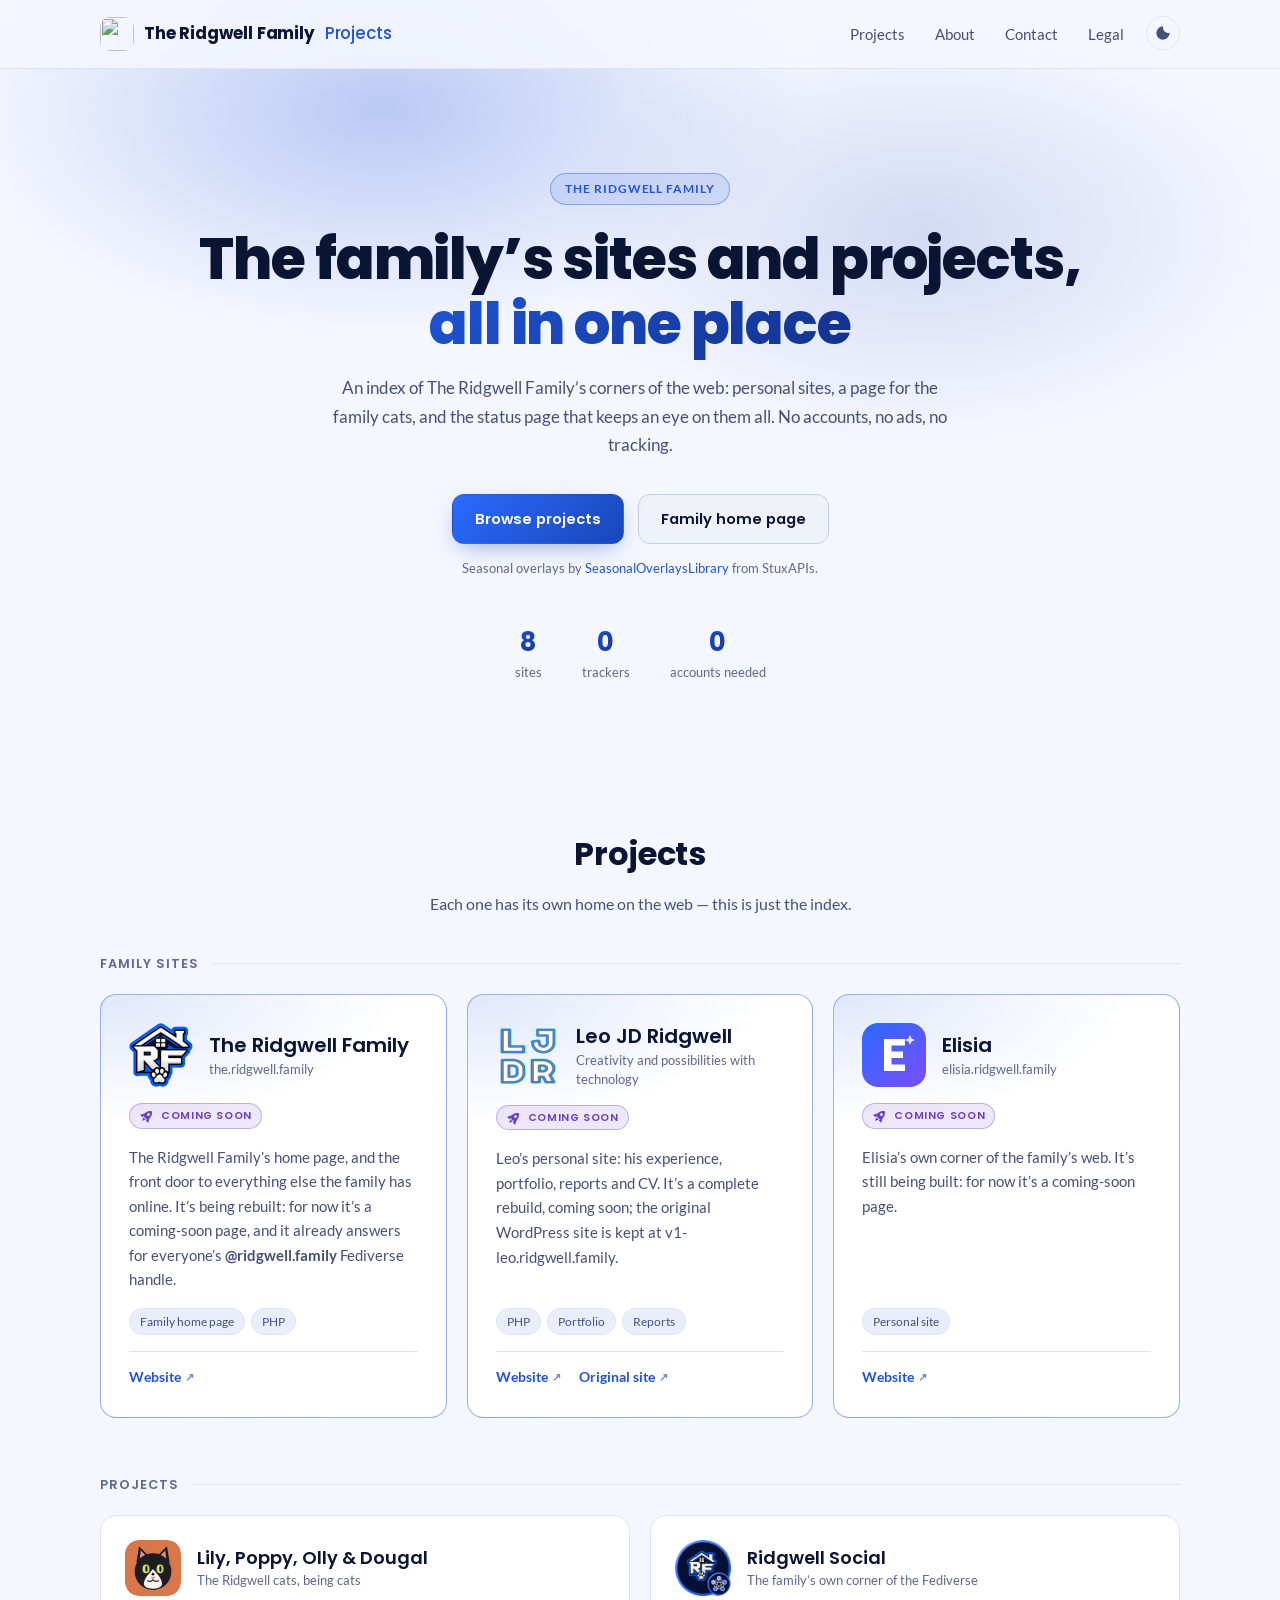
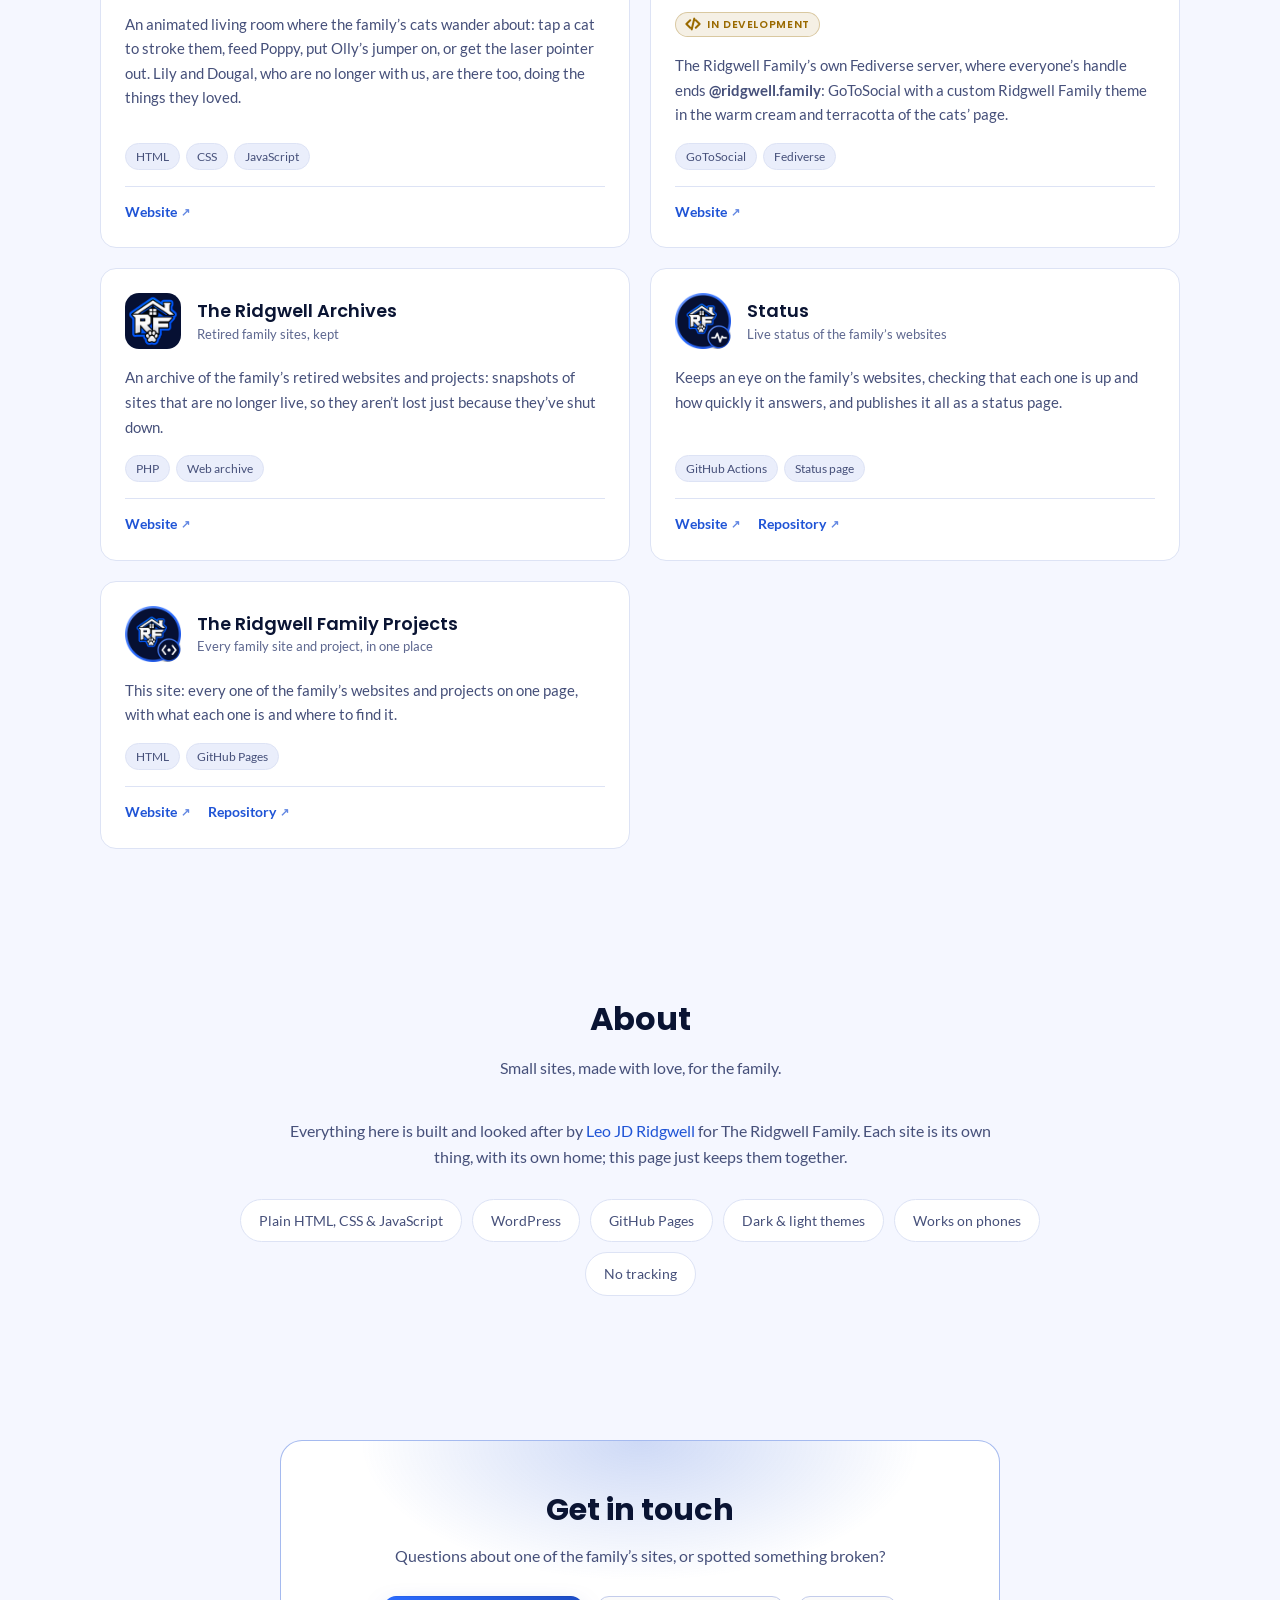
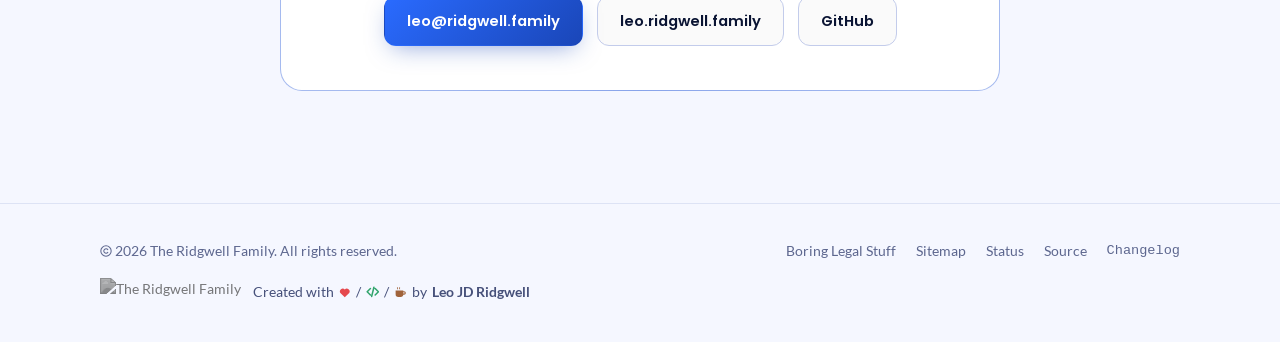
==== index.html @ 916749a0 "Release v0.5.1 See CHANGELOG.md for details." ====
<!doctype html>
<html lang="en-GB">
<head>
  <meta charset="utf-8">
  <meta name="viewport" content="width=device-width, initial-scale=1">
  <meta name="theme-color" content="#061033">
  <title>The Ridgwell Family Projects</title>
  <meta name="description" content="The Ridgwell Family's websites and projects, all in one place: personal sites, the family cats' page and the status page.">
  <link rel="icon" href="/favicon.ico" sizes="48x48">
  <link rel="icon" type="image/png" sizes="512x512" href="/assets/img/icon-512.png">
  <link rel="apple-touch-icon" href="/apple-touch-icon.png">
  <link rel="manifest" href="/site.webmanifest">
  <!-- Discord: a custom link preview. -->
  <script id="discord:component-embed" type="application/json">{"component":{"type":17,"accent_color":2780159,"components":[{"type":9,"components":[{"type":10,"content":"# [The Ridgwell Family Projects](https://projects.ridgwell.family/)\n**The Ridgwell Family's sites and projects, all in one place.**\n8 sites: personal pages, the cats' page, the family's Fediverse server, the family archives, the status page that keeps an eye on them and this one. No accounts, no ads, no tracking."}],"accessory":{"type":11,"media":{"url":"https://projects.ridgwell.family/assets/img/icon-512.png"}}},{"type":14},{"type":10,"content":"### Family sites\nThe Ridgwell Family · Leo JD Ridgwell · Elisia\n### Projects\nLily, Poppy, Olly & Dougal · Ridgwell Social · The Ridgwell Archives · Status · The Ridgwell Family Projects"},{"type":1,"components":[{"type":2,"style":5,"label":"Browse projects","url":"https://projects.ridgwell.family/#projects"},{"type":2,"style":5,"label":"Family home","url":"https://the.ridgwell.family"}]}]}}</script>
  <script>(function(){try{var t=localStorage.getItem("ridgwell-projects-theme");if(t==="light"||t==="dark")document.documentElement.setAttribute("data-theme",t);}catch(e){}})();</script>
  <link rel="stylesheet" href="/assets/css/style.css">
  <link rel="stylesheet" href="/assets/css/site-banner.css">
  <link rel="stylesheet" href="/assets/css/brand-footer.css">
  <script src="/assets/js/dev-mode.js"></script>
  <script src="https://seasonaloverlayslibrary.stuxapis.net/seasonal-overlays-library.js" defer></script>
</head>
<body>

  <header class="site-header">
    <div class="container">
      <a href="/" class="brand">
        <img src="https://global.media.ridgwell.family/icon.png" width="34" height="34" alt="">
        The Ridgwell Family <span class="brand-sub">Projects</span>
      </a>
      <nav class="nav-links">
        <a href="#projects">Projects</a>
        <a href="#about">About</a>
        <a href="#contact">Contact</a>
        <a href="/legal/">Legal</a>
        <button type="button" id="theme-toggle" class="theme-toggle" title="Toggle light/dark mode" aria-label="Toggle light/dark mode"><svg class="ico-sun" viewBox="0 0 24 24" aria-hidden="true" focusable="false"><path d="M12 7a5 5 0 1 1 0 10 5 5 0 0 1 0-10zM11 1h2v3h-2zm0 19h2v3h-2zM1 11h3v2H1zm19 0h3v2h-3zM4.2 2.8l2.1 2.1-1.4 1.4-2.1-2.1zm14.9 14.9 2.1 2.1-1.4 1.4-2.1-2.1zM2.8 19.8l2.1-2.1 1.4 1.4-2.1 2.1zM17.7 4.9l2.1-2.1 1.4 1.4-2.1 2.1z"/></svg><svg class="ico-moon" viewBox="0 0 24 24" aria-hidden="true" focusable="false"><path d="M12.3 2a8 8 0 0 0 9.7 9.7A10 10 0 1 1 12.3 2z"/></svg></button>
      </nav>
    </div>
  </header>

  <section class="hero">
    <div class="container">
      <span class="eyebrow">The Ridgwell Family</span>
      <h1>The family&rsquo;s sites and projects,<br><span class="grad">all in one place</span></h1>
      <p>An index of The Ridgwell Family&rsquo;s corners of the web: personal sites, a page for the family cats, and the status page that keeps an eye on them all. No accounts, no ads, no tracking.</p>
      <div class="actions">
        <a class="btn btn-primary" href="#projects">Browse projects</a>
        <a class="btn btn-ghost" href="https://the.ridgwell.family" target="_blank" rel="noopener">Family home page</a>
        <button type="button" class="btn btn-ghost btn-season" id="season-btn" data-overlay-preset="auto" hidden>Today's overlay</button>
      </div>
      <p class="season-note">Seasonal overlays by <a href="https://seasonaloverlayslibrary.stuxapis.net" target="_blank" rel="noopener">SeasonalOverlaysLibrary</a> from StuxAPIs.</p>
      <div class="hero-stats">
        <div><strong class="grad">8</strong><span>sites</span></div>
        <div><strong class="grad">0</strong><span>trackers</span></div>
        <div><strong class="grad">0</strong><span>accounts needed</span></div>
      </div>
    </div>
  </section>

  <section class="section" id="projects">
    <div class="container">
      <div class="section-head">
        <h2>Projects</h2>
        <p>Each one has its own home on the web &mdash; this is just the index.</p>
      </div>

      <h3 class="subhead">Family sites</h3>
      <div class="project-grid">

        <article data-state="soon" class="project-card featured">
          <div class="project-top">
            <img class="project-icon" src="/assets/img/projects/the-ridgwell-family.png" width="64" height="64" alt="The Ridgwell Family icon" loading="lazy">
            <div>
              <h3>The Ridgwell Family</h3>
              <div class="project-tagline">the.ridgwell.family</div>
            </div>
          </div>
          <span class="badge-status soon"><i class="badge-ico" aria-hidden="true"></i>Coming soon</span>
          <p class="desc">The Ridgwell Family&rsquo;s home page, and the front door to everything else the family has online. It&rsquo;s being rebuilt: for now it&rsquo;s a coming-soon page, and it already answers for everyone&rsquo;s <strong>@ridgwell.family</strong> Fediverse handle.</p>
          <div class="stack">
            <span class="pill">Family home page</span>
            <span class="pill">PHP</span>
          </div>
          <div class="project-links">
            <a href="https://the.ridgwell.family" target="_blank" rel="noopener">Website</a>
          </div>
        </article>

        <article data-state="soon" class="project-card featured">
          <div class="project-top">
            <img class="project-icon" src="/assets/img/projects/leo.png" width="64" height="64" alt="Leo JD Ridgwell icon" loading="lazy">
            <div>
              <h3>Leo JD Ridgwell</h3>
              <div class="project-tagline">Creativity and possibilities with technology</div>
            </div>
          </div>
          <span class="badge-status soon"><i class="badge-ico" aria-hidden="true"></i>Coming soon</span>
          <p class="desc">Leo&rsquo;s personal site: his experience, portfolio, reports and CV. It&rsquo;s a complete rebuild, coming soon; the original WordPress site is kept at v1-leo.ridgwell.family.</p>
          <div class="stack">
            <span class="pill">PHP</span>
            <span class="pill">Portfolio</span>
            <span class="pill">Reports</span>
          </div>
          <div class="project-links">
            <a href="https://leo.ridgwell.family" target="_blank" rel="noopener">Website</a>
            <a href="https://v1-leo.ridgwell.family" target="_blank" rel="noopener">Original site</a>
          </div>
        </article>

        <article data-state="soon" class="project-card featured">
          <div class="project-top">
            <img class="project-icon" src="/assets/img/projects/elisia.svg" width="64" height="64" alt="Elisia icon" loading="lazy">
            <div>
              <h3>Elisia</h3>
              <div class="project-tagline">elisia.ridgwell.family</div>
            </div>
          </div>
          <span class="badge-status soon"><i class="badge-ico" aria-hidden="true"></i>Coming soon</span>
          <p class="desc">Elisia&rsquo;s own corner of the family&rsquo;s web. It&rsquo;s still being built: for now it&rsquo;s a coming-soon page.</p>
          <div class="stack">
            <span class="pill">Personal site</span>
          </div>
          <div class="project-links">
            <a href="https://elisia.ridgwell.family" target="_blank" rel="noopener">Website</a>
          </div>
        </article>

      </div>

      <h3 class="subhead">Projects</h3>
      <div class="project-grid two-up">

        <article class="project-card">
          <div class="project-top">
            <img class="project-icon" src="/assets/img/projects/cats.svg" width="56" height="56" alt="Lily, Poppy, Olly &amp; Dougal icon" loading="lazy">
            <div>
              <h3>Lily, Poppy, Olly &amp; Dougal</h3>
              <div class="project-tagline">The Ridgwell cats, being cats</div>
            </div>
          </div>
          <p class="desc">An animated living room where the family&rsquo;s cats wander about: tap a cat to stroke them, feed Poppy, put Olly&rsquo;s jumper on, or get the laser pointer out. Lily and Dougal, who are no longer with us, are there too, doing the things they loved.</p>
          <div class="stack">
            <span class="pill">HTML</span>
            <span class="pill">CSS</span>
            <span class="pill">JavaScript</span>
          </div>
          <div class="project-links">
            <a href="https://cats.ridgwell.family" target="_blank" rel="noopener">Website</a>
          </div>
        </article>

        <article data-state="development" class="project-card">
          <div class="project-top">
            <img class="project-icon" src="/assets/img/projects/ridgwell-social-icon.png" width="56" height="56" alt="Ridgwell Social icon" loading="lazy">
            <div>
              <h3>Ridgwell Social</h3>
              <div class="project-tagline">The family&rsquo;s own corner of the Fediverse</div>
            </div>
          </div>
          <span class="badge-status building"><i class="badge-ico" aria-hidden="true"></i>In development</span>
          <p class="desc">The Ridgwell Family&rsquo;s own Fediverse server, where everyone&rsquo;s handle ends <strong>@ridgwell.family</strong>: GoToSocial with a custom Ridgwell Family theme in the warm cream and terracotta of the cats&rsquo; page.</p>
          <div class="stack">
            <span class="pill">GoToSocial</span>
            <span class="pill">Fediverse</span>
          </div>
          <div class="project-links">
            <a href="https://social.ridgwell.family" target="_blank" rel="noopener">Website</a>
          </div>
        </article>

        <article class="project-card">
          <div class="project-top">
            <img class="project-icon" src="/assets/img/projects/archives.png" width="56" height="56" alt="The Ridgwell Archives icon" loading="lazy">
            <div>
              <h3>The Ridgwell Archives</h3>
              <div class="project-tagline">Retired family sites, kept</div>
            </div>
          </div>
          <p class="desc">An archive of the family&rsquo;s retired websites and projects: snapshots of sites that are no longer live, so they aren&rsquo;t lost just because they&rsquo;ve shut down.</p>
          <div class="stack">
            <span class="pill">PHP</span>
            <span class="pill">Web archive</span>
          </div>
          <div class="project-links">
            <a href="https://archives.ridgwell.network" target="_blank" rel="noopener">Website</a>
          </div>
        </article>

        <article class="project-card">
          <div class="project-top">
            <img class="project-icon" src="/assets/img/projects/ridgwell-status-icon.png" width="56" height="56" alt="Status icon" loading="lazy">
            <div>
              <h3>Status</h3>
              <div class="project-tagline">Live status of the family&rsquo;s websites</div>
            </div>
          </div>
          <p class="desc">Keeps an eye on the family&rsquo;s websites, checking that each one is up and how quickly it answers, and publishes it all as a status page.</p>
          <div class="stack">
            <span class="pill">GitHub Actions</span>
            <span class="pill">Status page</span>
          </div>
          <div class="project-links">
            <a href="https://status.ridgwell.family" target="_blank" rel="noopener">Website</a>
            <a href="https://github.com/TheRidgwells/Status" target="_blank" rel="noopener">Repository</a>
          </div>
        </article>

        <article class="project-card">
          <div class="project-top">
            <img class="project-icon" src="/assets/img/projects/ridgwell-projects-icon.png" width="56" height="56" alt="The Ridgwell Family Projects icon" loading="lazy">
            <div>
              <h3>The Ridgwell Family Projects</h3>
              <div class="project-tagline">Every family site and project, in one place</div>
            </div>
          </div>
          <p class="desc">This site: every one of the family&rsquo;s websites and projects on one page, with what each one is and where to find it.</p>
          <div class="stack">
            <span class="pill">HTML</span>
            <span class="pill">GitHub Pages</span>
          </div>
          <div class="project-links">
            <a href="https://projects.ridgwell.family" target="_blank" rel="noopener">Website</a>
            <a href="https://github.com/TheRidgwells/Projects" target="_blank" rel="noopener">Repository</a>
          </div>
        </article>

      </div>
    </div>
  </section>

  <section class="section" id="about">
    <div class="container">
      <div class="section-head">
        <h2>About</h2>
        <p>Small sites, made with love, for the family.</p>
      </div>
      <p class="about-text">Everything here is built and looked after by <a href="https://leo.ridgwell.family" target="_blank" rel="noopener">Leo JD Ridgwell</a> for The Ridgwell Family. Each site is its own thing, with its own home; this page just keeps them together.</p>
      <div class="skills-grid">
        <div class="skill-chip">Plain HTML, CSS &amp; JavaScript</div>
        <div class="skill-chip">WordPress</div>
        <div class="skill-chip">GitHub Pages</div>
        <div class="skill-chip">Dark &amp; light themes</div>
        <div class="skill-chip">Works on phones</div>
        <div class="skill-chip">No tracking</div>
      </div>
    </div>
  </section>

  <section class="section" id="contact">
    <div class="container">
      <div class="contact-card">
        <h2>Get in touch</h2>
        <p>Questions about one of the family&rsquo;s sites, or spotted something broken?</p>
        <div class="contact-links">
          <a class="btn btn-primary" href="mailto:leo@ridgwell.family">leo@ridgwell.family</a>
          <a class="btn btn-ghost" href="https://leo.ridgwell.family" target="_blank" rel="noopener">leo.ridgwell.family</a>
          <a class="btn btn-ghost" href="https://github.com/TheRidgwells" target="_blank" rel="noopener">GitHub</a>
        </div>
      </div>
    </div>
  </section>

  <footer class="site-footer">
    <div class="container">
      <div class="footer-copy"><span><svg class="copyright-glyph" viewBox="0 0 16 16" width="12" height="12" aria-hidden="true" focusable="false"><title>Copyright</title><circle cx="8" cy="8" r="6.9" fill="none" stroke="currentColor" stroke-width="1.4"/><path d="M10.4 6.1a3 3 0 1 0 0 3.8" fill="none" stroke="currentColor" stroke-width="1.4" stroke-linecap="round"/></svg><span class="brand-sr-only">Copyright</span> <span data-year data-year-start="2026"></span> The Ridgwell Family. All rights reserved.</span></div>
      <div class="footer-links">
        <a href="/legal/">Boring Legal Stuff</a>
        <a href="/sitemap/">Sitemap</a>
        <a href="https://status.ridgwell.family" target="_blank" rel="noopener">Status</a>
        <a href="https://github.com/TheRidgwells/Projects" target="_blank" rel="noopener">Source</a>
        <a href="/changelogs/" data-site-version title="Changelog">Changelog</a>
      </div>
      <div class="footer-brand"><div class="brand-footer"><a class="brand-mark-link" href="https://the.ridgwell.family" target="_blank" rel="noopener" aria-label="The Ridgwell Family"><img class="brand-mark" src="https://global.media.ridgwell.family/logo.png" alt="The Ridgwell Family" title="The Ridgwell Family" height="28"></a></div><div class="made-with">Created with <svg viewBox="0 0 16 16" width="13" height="13" aria-hidden="true" focusable="false" class="made-with-love"><title>Love</title><path fill="currentColor" d="M8 14.3 1.9 8.4A3.9 3.9 0 0 1 8 3.6a3.9 3.9 0 0 1 6.1 4.8z"/></svg> / <svg viewBox="0 0 16 16" width="14" height="14" aria-hidden="true" focusable="false" class="made-with-code"><title>Code</title><path fill="none" stroke="currentColor" stroke-width="1.8" stroke-linecap="round" stroke-linejoin="round" d="M5.2 4.2 1.4 8l3.8 3.8M10.8 4.2 14.6 8l-3.8 3.8M9.3 2.6 6.7 13.4"/></svg> / <svg viewBox="0 0 16 16" width="14" height="14" aria-hidden="true" focusable="false" class="made-with-coffee"><title>Coffee</title><path fill="currentColor" d="M2 5.5h9.5v4.7A3.3 3.3 0 0 1 8.2 13.5H5.3A3.3 3.3 0 0 1 2 10.2zM11.5 6.4h1a2.2 2.2 0 0 1 0 4.4h-1.2l.2-1.5h1a.7.7 0 0 0 0-1.4h-1zM4.6 1.5c.9.8-.5 1.6.4 2.6h-1c-.9-1 .5-1.8-.4-2.6zM7.3 1.5c.9.8-.5 1.6.4 2.6h-1c-.9-1 .5-1.8-.4-2.6z"/></svg><span class="brand-sr-only"> love, code and coffee</span> by <a href="https://leo.ridgwell.family" target="_blank" rel="noopener">Leo JD Ridgwell</a></div></div>
    </div>
  </footer>

  <script src="/assets/js/main.js"></script>
  <script src="/assets/js/site-banner.js"></script>
</body>
</html>
---- assets/css/style.css ----
/* The Ridgwell Family Projects - shared stylesheet
   Palette follows the family logo: blue #2a6bff on a deep navy #061033; dark by default,
   light with the system preference or <html data-theme="light">. Poppins for headings, Lato for body copy. */

/* Self-hosted (SIL Open Font License), latin subset only, so the site makes
   no third-party requests. See assets/fonts/. */
@font-face {
  font-family: "Lato";
  font-style: normal;
  font-weight: 400;
  font-display: swap;
  src: url("/assets/fonts/lato-400-latin.woff2") format("woff2");
  unicode-range: U+0000-00FF, U+0131, U+0152-0153, U+02BB-02BC, U+02C6, U+02DA, U+02DC, U+0304, U+0308, U+0329, U+2000-206F, U+20AC, U+2122, U+2191, U+2193, U+2212, U+2215, U+FEFF, U+FFFD;
}
@font-face {
  font-family: "Lato";
  font-style: normal;
  font-weight: 700;
  font-display: swap;
  src: url("/assets/fonts/lato-700-latin.woff2") format("woff2");
  unicode-range: U+0000-00FF, U+0131, U+0152-0153, U+02BB-02BC, U+02C6, U+02DA, U+02DC, U+0304, U+0308, U+0329, U+2000-206F, U+20AC, U+2122, U+2191, U+2193, U+2212, U+2215, U+FEFF, U+FFFD;
}
@font-face {
  font-family: "Poppins";
  font-style: normal;
  font-weight: 500;
  font-display: swap;
  src: url("/assets/fonts/poppins-500-latin.woff2") format("woff2");
  unicode-range: U+0000-00FF, U+0131, U+0152-0153, U+02BB-02BC, U+02C6, U+02DA, U+02DC, U+0304, U+0308, U+0329, U+2000-206F, U+20AC, U+2122, U+2191, U+2193, U+2212, U+2215, U+FEFF, U+FFFD;
}
@font-face {
  font-family: "Poppins";
  font-style: normal;
  font-weight: 600;
  font-display: swap;
  src: url("/assets/fonts/poppins-600-latin.woff2") format("woff2");
  unicode-range: U+0000-00FF, U+0131, U+0152-0153, U+02BB-02BC, U+02C6, U+02DA, U+02DC, U+0304, U+0308, U+0329, U+2000-206F, U+20AC, U+2122, U+2191, U+2193, U+2212, U+2215, U+FEFF, U+FFFD;
}
@font-face {
  font-family: "Poppins";
  font-style: normal;
  font-weight: 700;
  font-display: swap;
  src: url("/assets/fonts/poppins-700-latin.woff2") format("woff2");
  unicode-range: U+0000-00FF, U+0131, U+0152-0153, U+02BB-02BC, U+02C6, U+02DA, U+02DC, U+0304, U+0308, U+0329, U+2000-206F, U+20AC, U+2122, U+2191, U+2193, U+2212, U+2215, U+FEFF, U+FFFD;
}
@font-face {
  font-family: "Poppins";
  font-style: normal;
  font-weight: 800;
  font-display: swap;
  src: url("/assets/fonts/poppins-800-latin.woff2") format("woff2");
  unicode-range: U+0000-00FF, U+0131, U+0152-0153, U+02BB-02BC, U+02C6, U+02DA, U+02DC, U+0304, U+0308, U+0329, U+2000-206F, U+20AC, U+2122, U+2191, U+2193, U+2212, U+2215, U+FEFF, U+FFFD;
}

:root {
  color-scheme: dark;
  --bg: #061033;
  --bg-raised: #0a1640;
  --bg-card: #0b1845;
  --bg-card-hover: #0f1f5c;
  --border: #1b2a66;
  --border-strong: #2a3a7d;
  --text: #eef2ff;
  --text-muted: #a8afd4;
  --text-faint: #8b93bd;
  --accent: #2a6bff;
  --accent-rgb: 42, 107, 255;
  --accent-bright: #7ea4ff;
  /* The gradient's second stop (a lighter sky blue). Named -pink to keep the shared rules as they are. */
  --accent-pink: #4f9dff;
  --accent-pink-rgb: 79, 157, 255;
  --accent-soft: rgba(42, 107, 255, 0.14);
  --accent-grad: linear-gradient(135deg, #2a6bff 0%, #1f4fd1 100%);
  --text-grad: linear-gradient(135deg, #7ea4ff 0%, #4f9dff 100%);
  --link-hover: #b3c9ff;
  --header-bg: rgba(6, 16, 51, 0.82);
  --ghost-bg: rgba(255, 255, 255, 0.03);
  --ok: #34d399; --ok-rgb: 52, 211, 153;
  --warn: #f0b429; --warn-rgb: 240, 180, 41;
  --bad: #ff6b61; --bad-rgb: 255, 107, 97;
  --soon: #b98cff; --soon-rgb: 185, 140, 255;
  --maint: #f0883e; --maint-rgb: 240, 136, 62;
  --tmpl: #7cb7ff; --tmpl-rgb: 96, 165, 250;
  --off: #a8a2ad; --off-rgb: 156, 160, 172;
  --radius: 16px;
  --container: 1120px;
  --font-sans: "Lato", -apple-system, BlinkMacSystemFont, "Segoe UI", Roboto, Helvetica, Arial, sans-serif;
  --font-display: "Poppins", var(--font-sans);
  --font-mono: "SFMono-Regular", Consolas, "Liberation Mono", Menlo, monospace;
}

@media (prefers-color-scheme: light) {
  :root:not([data-theme="dark"]) {
    color-scheme: light;
    --bg: #f5f7ff;
    --bg-raised: #eaeefb;
    --bg-card: #ffffff;
    --bg-card-hover: #f3f6ff;
    --border: #dde3f5;
    --border-strong: #c3cceb;
    --text: #0a1433;
    --text-muted: #46507a;
    --text-faint: #5d678f;
    --accent: #1f54d6;
    --accent-rgb: 31, 84, 214;
    --accent-bright: #1f54d6;
    --accent-pink: #1a46b8;
    --accent-pink-rgb: 26, 70, 184;
    --accent-soft: rgba(31, 84, 214, 0.1);
    --accent-grad: linear-gradient(135deg, #2a6bff 0%, #1a46b8 100%);
    --link-hover: #12318a;
    --header-bg: rgba(245, 247, 255, 0.86);
    --ghost-bg: rgba(0, 0, 0, 0.02);
    --ok: #0f7a55; --ok-rgb: 15, 122, 85;
    --warn: #9a6a00; --warn-rgb: 154, 106, 0;
    --bad: #c62828; --bad-rgb: 198, 40, 40;
    --soon: #6b3fc4; --soon-rgb: 107, 63, 196;
    --maint: #b8530f; --maint-rgb: 184, 83, 15;
    --tmpl: #1a5fb4; --tmpl-rgb: 26, 95, 180;
    --off: #5f5866; --off-rgb: 95, 88, 102;
    --text-grad: linear-gradient(135deg, #1f54d6 0%, #12318a 100%);
  }
}
:root[data-theme="light"] {
  color-scheme: light;
  --bg: #f5f7ff;
  --bg-raised: #eaeefb;
  --bg-card: #ffffff;
  --bg-card-hover: #f3f6ff;
  --border: #dde3f5;
  --border-strong: #c3cceb;
  --text: #0a1433;
  --text-muted: #46507a;
  --text-faint: #5d678f;
  --accent: #1f54d6;
  --accent-rgb: 31, 84, 214;
  --accent-bright: #1f54d6;
  --accent-pink: #1a46b8;
  --accent-pink-rgb: 26, 70, 184;
  --accent-soft: rgba(31, 84, 214, 0.1);
  --accent-grad: linear-gradient(135deg, #2a6bff 0%, #1a46b8 100%);
  --link-hover: #12318a;
  --header-bg: rgba(245, 247, 255, 0.86);
  --ghost-bg: rgba(0, 0, 0, 0.02);
  --ok: #0f7a55; --ok-rgb: 15, 122, 85;
  --warn: #9a6a00; --warn-rgb: 154, 106, 0;
  --bad: #c62828; --bad-rgb: 198, 40, 40;
  --soon: #6b3fc4; --soon-rgb: 107, 63, 196;
  --maint: #b8530f; --maint-rgb: 184, 83, 15;
  --tmpl: #1a5fb4; --tmpl-rgb: 26, 95, 180;
  --off: #5f5866; --off-rgb: 95, 88, 102;
  --text-grad: linear-gradient(135deg, #1f54d6 0%, #12318a 100%);
}

* { box-sizing: border-box; }

html { scroll-behavior: smooth; scroll-padding-top: 80px; }

body {
  margin: 0;
  background: var(--bg);
  color: var(--text);
  font-family: var(--font-sans);
  line-height: 1.65;
  -webkit-font-smoothing: antialiased;
  overflow-x: hidden;
}

h1, h2, h3, .brand, .btn { font-family: var(--font-display); }

img { max-width: 100%; display: block; }

a { color: inherit; text-decoration: none; }

::selection { background: var(--accent); color: #fff; }

:focus-visible { outline: 2px solid var(--accent-bright); outline-offset: 3px; border-radius: 6px; }

.container {
  max-width: var(--container);
  margin: 0 auto;
  padding: 0 20px;
}

/* Site banners (site-banner.css) and footer brand block (brand-footer.css), mapped to
   the site's colours. The sticky header moves down by the banners' height. Both follow
   the page theme (system preference). */
.site-banners {
  --banner-page-bg: var(--bg);
  --banner-text: var(--text);
  --banner-site: var(--accent-bright);
  --banner-site-light: var(--accent-bright);
}
/* the logo and credit sit at the right of the footer's one row, as on services.stux.group */
.footer-brand { display: flex; flex-wrap: wrap; align-items: center; gap: 8px 12px; }
.footer-brand .brand-footer, .footer-brand .made-with { margin-top: 0; font-size: inherit; }
.footer-brand .made-with a { font-weight: 600; }
.brand-footer { --text-muted: var(--text-muted); --accent: var(--accent-bright); }
.copyright-glyph { vertical-align: -1px; }

/* Header */
.site-header {
  position: sticky;
  top: var(--banner-h, 0px);
  z-index: 20;
  background: var(--header-bg);
  backdrop-filter: blur(12px);
  -webkit-backdrop-filter: blur(12px);
  border-bottom: 1px solid var(--border);
}
.site-header .container {
  display: flex;
  align-items: center;
  justify-content: space-between;
  height: 68px;
}
.brand {
  display: flex;
  align-items: center;
  gap: 10px;
  font-weight: 700;
  font-size: 1.05rem;
  letter-spacing: -0.01em;
}
.brand img { width: 34px; height: 34px; border-radius: 10px; }
.brand .brand-sub { color: var(--accent-bright); font-weight: 500; }

.nav-links {
  display: flex;
  gap: 6px;
  font-size: 0.92rem;
  color: var(--text-muted);
}
.nav-links a {
  padding: 6px 12px;
  border-radius: 8px;
  transition: color 0.15s, background 0.15s;
}
.nav-links a:hover { color: var(--text); background: var(--accent-soft); }

/* Breadcrumb */
.breadcrumb {
  display: flex;
  align-items: center;
  gap: 8px;
  font-size: 0.85rem;
  color: var(--text-faint);
  margin-bottom: 14px;
}
.breadcrumb a:hover { color: var(--accent-bright); }
.bc-sep { opacity: 0.5; }
.bc-cur { color: var(--text-muted); }

/* Hero */
.hero {
  position: relative;
  padding: 104px 0 72px;
  text-align: center;
  isolation: isolate;
}
.hero::before {
  content: "";
  position: absolute;
  inset: -120px 0 0;
  z-index: -1;
  background:
    radial-gradient(600px 320px at 30% 20%, rgba(var(--accent-rgb), 0.28), transparent 70%),
    radial-gradient(520px 300px at 72% 35%, rgba(var(--accent-pink-rgb), 0.16), transparent 70%);
  pointer-events: none;
}
.hero .eyebrow {
  display: inline-block;
  font-size: 0.76rem;
  font-weight: 700;
  letter-spacing: 0.08em;
  text-transform: uppercase;
  color: var(--accent-bright);
  background: var(--accent-soft);
  border: 1px solid rgba(var(--accent-rgb), 0.4);
  padding: 5px 14px;
  border-radius: 999px;
  margin-bottom: 22px;
}
.hero h1 {
  font-size: clamp(2.1rem, 5.5vw, 3.6rem);
  font-weight: 800;
  line-height: 1.12;
  letter-spacing: -0.02em;
  margin: 0 0 18px;
}
.grad {
  background: var(--text-grad);
  -webkit-background-clip: text;
  background-clip: text;
  color: transparent;
}
.hero p {
  color: var(--text-muted);
  max-width: 620px;
  margin: 0 auto;
  font-size: 1.08rem;
}
.hero .actions {
  margin-top: 34px;
  display: flex;
  gap: 14px;
  justify-content: center;
  flex-wrap: wrap;
}
.hero-stats {
  display: flex;
  justify-content: center;
  gap: 40px;
  margin-top: 48px;
  flex-wrap: wrap;
}
.hero-stats div { text-align: center; }
.hero-stats strong {
  display: block;
  font-family: var(--font-display);
  font-size: 1.6rem;
  font-weight: 700;
  line-height: 1.2;
}
.hero-stats span { font-size: 0.82rem; color: var(--text-faint); }

.btn {
  display: inline-flex;
  align-items: center;
  gap: 8px;
  padding: 12px 22px;
  border-radius: 12px;
  font-size: 0.92rem;
  font-weight: 600;
  border: 1px solid var(--border-strong);
  transition: transform 0.15s, background 0.15s, border-color 0.15s, box-shadow 0.15s;
}
.btn:hover { transform: translateY(-1px); }
.btn-primary {
  background: var(--accent-grad);
  color: #fff;
  border-color: transparent;
  box-shadow: 0 8px 24px -8px rgba(var(--accent-pink-rgb), 0.5);
}
.btn-primary:hover { box-shadow: 0 10px 28px -6px rgba(var(--accent-pink-rgb), 0.6); }
.btn-ghost { color: var(--text); background: var(--ghost-bg); }
.btn-season { font-family: var(--font-display); cursor: pointer; }
.btn-season[hidden] { display: none; }
.hero .season-note { margin-top: 14px; font-size: 0.8rem; color: var(--text-faint); }
.hero .season-note a { color: var(--accent-bright); }
.btn-ghost:hover { background: var(--accent-soft); border-color: var(--accent); }

/* Sections */
.section { padding: 72px 0; }
.section-head { margin-bottom: 36px; text-align: center; }
.section-head h2 { font-size: clamp(1.6rem, 3.5vw, 2rem); font-weight: 700; margin: 0 0 10px; letter-spacing: -0.01em; }
.section-head p { color: var(--text-muted); margin: 0; }
.subhead {
  display: flex;
  align-items: center;
  gap: 14px;
  font-family: var(--font-display);
  font-size: 0.8rem;
  font-weight: 600;
  letter-spacing: 0.08em;
  text-transform: uppercase;
  color: var(--text-faint);
  margin: 56px 0 20px;
}
.subhead::after { content: ""; flex: 1; height: 1px; background: var(--border); }
.subhead:first-of-type { margin-top: 0; }

/* Project cards */
.project-grid {
  display: grid;
  grid-template-columns: repeat(auto-fill, minmax(300px, 1fr));
  gap: 20px;
}
.project-card {
  position: relative;
  background: var(--bg-card);
  border: 1px solid var(--border);
  border-radius: var(--radius);
  padding: 24px;
  display: flex;
  flex-direction: column;
  gap: 16px;
  transition: border-color 0.2s, transform 0.2s, background 0.2s, box-shadow 0.2s;
}
.project-card:hover {
  border-color: rgba(var(--accent-rgb), 0.7);
  background: var(--bg-card-hover);
  transform: translateY(-3px);
  box-shadow: 0 16px 40px -20px rgba(var(--accent-rgb), 0.55);
}
.project-card .project-top {
  display: flex;
  align-items: center;
  gap: 16px;
}

/* Icons: every icon renders into a fixed square box and is scaled with
   object-fit, so non-square or oddly padded source images are never
   stretched or squashed. */
.project-icon {
  width: 56px;
  height: 56px;
  flex: 0 0 56px;
  aspect-ratio: 1 / 1;
  object-fit: contain;
  border-radius: 14px;
}
/* For icons drawn on a transparent background (no tile of their own). */
.project-card h3 { margin: 0; font-size: 1.12rem; font-weight: 600; line-height: 1.3; }
.project-card .owner { font-size: 0.72rem; font-weight: 600; letter-spacing: .04em; text-transform: uppercase; color: var(--text-faint); margin-bottom: 2px; }
.project-card .owner a { color: inherit; text-decoration: none; }
.project-card .owner a:hover, .project-card .owner a:focus-visible { text-decoration: underline; }
.project-card .project-tagline { color: var(--text-faint); font-size: 0.84rem; margin-top: 2px; line-height: 1.4; }
.project-card p.desc { color: var(--text-muted); font-size: 0.93rem; margin: 0; flex-grow: 1; }
.project-card .stack {
  display: flex;
  flex-wrap: wrap;
  align-items: center;
  gap: 6px;
}
.pill {
  font-size: 0.72rem;
  padding: 3px 10px;
  border-radius: 999px;
  background: var(--bg-raised);
  border: 1px solid var(--border);
  color: var(--text-muted);
}
.project-card .project-links {
  display: flex;
  gap: 18px;
  font-size: 0.86rem;
  padding-top: 14px;
  border-top: 1px solid var(--border);
}
.project-card .project-links a {
  color: var(--accent-bright);
  font-weight: 700;
  display: inline-flex;
  align-items: center;
  gap: 4px;
}
.project-card .project-links a::after { content: "\2197"; font-size: 0.8em; opacity: 0.7; transition: transform 0.15s; }
.project-card .project-links a:hover { color: var(--link-hover); }
.project-card .project-links a:hover::after { transform: translate(2px, -2px); }

/* Two cards per row (Featured, More projects) */
.project-grid.two-up { grid-template-columns: repeat(2, minmax(0, 1fr)); }

/* Featured cards: bigger icon and a soft accent border */
.project-card.featured {
  padding: 28px;
  border-color: rgba(var(--accent-rgb), 0.45);
  background:
    radial-gradient(420px 180px at 0% 0%, rgba(var(--accent-rgb), 0.14), transparent 70%),
    var(--bg-card);
}
.project-card.featured .project-icon { width: 64px; height: 64px; flex-basis: 64px; border-radius: 16px; }
.project-card.featured h3 { font-size: 1.25rem; }

/* Compact cards for smaller scripts/tools */
.project-grid.compact { grid-template-columns: repeat(auto-fill, minmax(240px, 1fr)); gap: 16px; }
.project-grid.compact .project-card { padding: 20px; gap: 12px; }
.project-grid.compact .project-icon { width: 44px; height: 44px; flex-basis: 44px; border-radius: 12px; }
.project-grid.compact h3 { font-size: 1rem; }
.project-grid.compact p.desc { font-size: 0.88rem; }

.badge-status {
  font-family: var(--font-display);
  font-size: 0.66rem;
  text-transform: uppercase;
  letter-spacing: 0.06em;
  padding: 3px 9px;
  border-radius: 999px;
  font-weight: 600;
  margin-left: auto;
}
.badge-status.live { background: rgba(var(--ok-rgb), 0.1); color: var(--ok); border: 1px solid rgba(var(--ok-rgb), 0.3); }
.badge-status.building { background: rgba(var(--warn-rgb), 0.1); color: var(--warn); border: 1px solid rgba(var(--warn-rgb), 0.3); }
.badge-status.archived, .badge-status.discontinued { background: rgba(var(--off-rgb), 0.1); color: var(--off); border: 1px solid rgba(var(--off-rgb), 0.3); }

/* About */
.about-text { max-width: 720px; margin: 0 auto 28px; text-align: center; color: var(--text-muted); }
.about-text a { color: var(--accent-bright); }
.about-text a:hover { text-decoration: underline; }
.project-card .desc a { color: var(--accent-bright); }
.project-card .desc a:hover { text-decoration: underline; }

/* About / skills */
.skills-grid {
  display: flex;
  flex-wrap: wrap;
  justify-content: center;
  gap: 10px;
  max-width: 820px;
  margin: 0 auto;
}
.skill-chip {
  background: var(--bg-card);
  border: 1px solid var(--border);
  border-radius: 999px;
  padding: 9px 18px;
  font-size: 0.9rem;
  color: var(--text-muted);
  transition: border-color 0.15s, color 0.15s;
}
.skill-chip:hover { border-color: var(--accent); color: var(--text); }

/* Contact */
.contact-card {
  max-width: 720px;
  margin: 0 auto;
  text-align: center;
  padding: 44px 28px;
  border-radius: 22px;
  border: 1px solid rgba(var(--accent-rgb), 0.4);
  background:
    radial-gradient(400px 200px at 50% 0%, rgba(var(--accent-rgb), 0.22), transparent 70%),
    var(--bg-card);
}
.contact-card h2 { font-size: clamp(1.5rem, 3.5vw, 1.9rem); margin: 0 0 8px; }
.contact-card p { color: var(--text-muted); margin: 0 0 26px; }
.contact-links {
  display: flex;
  gap: 14px;
  justify-content: center;
  flex-wrap: wrap;
}

/* Footer */
.site-footer {
  border-top: 1px solid var(--border);
  padding: 36px 0;
  margin-top: 40px;
}
.site-footer .container {
  display: flex;
  flex-wrap: wrap;
  gap: 16px;
  align-items: center;
  justify-content: space-between;
  font-size: 0.85rem;
  color: var(--text-faint);
}
.footer-links {
  display: flex;
  gap: 20px;
  flex-wrap: wrap;
}
.footer-links a:hover { color: var(--accent-bright); }
.footer-links a, .footer-copy { text-transform: none; letter-spacing: normal; }

/* Legal pages */
.page-hero { padding: 56px 0 32px; }
.page-title { font-size: 2rem; margin: 8px 0 10px; }
.page-desc { color: var(--text-muted); max-width: 640px; }
.page-desc a { color: var(--accent-bright); text-decoration: underline; }

.legal-grid {
  display: grid;
  grid-template-columns: repeat(auto-fit, minmax(260px, 1fr));
  gap: 18px;
}
.legal-card {
  background: var(--bg-card);
  border: 1px solid var(--border);
  border-radius: var(--radius);
  padding: 20px;
  display: flex;
  justify-content: space-between;
  align-items: center;
  gap: 12px;
  transition: border-color 0.15s, background 0.15s;
}
.legal-card:hover { border-color: var(--accent); background: var(--bg-card-hover); }
.legal-card-name { font-family: var(--font-display); font-weight: 600; margin-bottom: 4px; }
.legal-card-desc { color: var(--text-muted); font-size: 0.85rem; }

.prose-page { max-width: 720px; margin: 0 auto; }
.prose-meta { color: var(--text-faint); font-size: 0.82rem; margin-bottom: 28px; }
.prose-body h2 { font-size: 1.25rem; margin: 36px 0 12px; }
.prose-body h2:first-child { margin-top: 0; }
.prose-body p { color: var(--text-muted); }
.prose-body a { color: var(--accent-bright); }
.prose-body a:hover { text-decoration: underline; }

.info-card {
  background: var(--bg-card);
  border: 1px solid var(--border);
  border-radius: var(--radius);
  padding: 4px 20px;
  margin: 24px 0;
}
.info-card-row {
  padding: 14px 0;
  border-bottom: 1px solid var(--border);
}
.info-card-row.last, .info-card-row:last-child { border-bottom: none; }
.info-card-label { display: block; font-weight: 700; font-size: 0.88rem; margin-bottom: 4px; }
.info-card-value { display: block; color: var(--text-muted); font-size: 0.88rem; }

@media (max-width: 640px) {
  .site-header .container { height: auto; padding: 12px 16px; flex-direction: column; gap: 8px; }
  .nav-links { gap: 2px; flex-wrap: wrap; justify-content: center; }
  .container { padding: 0 16px; }
  .hero { padding: 56px 0 44px; }
  .hero-stats { gap: 28px; }
  .section { padding: 48px 0; }
  .project-grid, .project-grid.compact, .project-grid.two-up { grid-template-columns: 1fr; }
}

@media (prefers-reduced-motion: reduce) {
  html { scroll-behavior: auto; }
  *, *::before, *::after { transition: none !important; }
}

/* Discontinued projects: dimmed, with a short note on why */
.project-card.discontinued { background: transparent; border-style: dashed; }
.project-card.discontinued .project-icon { filter: grayscale(0.85); opacity: 0.7; }
.project-card.discontinued h3 { color: var(--text-muted); }
.project-card.discontinued:hover { background: var(--bg-card); }
.project-card.discontinued:hover .project-icon { filter: none; opacity: 1; }
.discontinued-note {
  margin: 0;
  font-size: 0.82rem;
  color: var(--text-faint);
  padding-left: 10px;
  border-left: 2px solid var(--border-strong);
}

/* Footer: the copyright line. */
.footer-copy { display: inline-flex; align-items: center; gap: 10px; }

/* One status badge per card, above the description. Precedence (first wins):
   discontinued, template, maintenance, development, soon, then the live status from main.js. */
.project-card > .badge-status { align-self: flex-start; margin-left: 0; }
.badge-status { display: inline-flex; align-items: center; gap: 6px; }
.badge-status[hidden] { display: none; }
.badge-status.soon { background: rgba(var(--soon-rgb), 0.12); color: var(--soon); border: 1px solid rgba(var(--soon-rgb), 0.35); }
.badge-status.maintenance { background: rgba(var(--maint-rgb), 0.12); color: var(--maint); border: 1px solid rgba(var(--maint-rgb), 0.35); }
.badge-status.template { background: rgba(var(--tmpl-rgb), 0.1); color: var(--tmpl); border: 1px solid rgba(var(--tmpl-rgb), 0.3); }
.badge-status.up { background: rgba(var(--ok-rgb), 0.1); color: var(--ok); border: 1px solid rgba(var(--ok-rgb), 0.3); }
.badge-status.degraded { background: rgba(var(--warn-rgb), 0.1); color: var(--warn); border: 1px solid rgba(var(--warn-rgb), 0.3); }
.badge-status.down { background: rgba(var(--bad-rgb), 0.1); color: var(--bad); border: 1px solid rgba(var(--bad-rgb), 0.35); }
/* Glyphs are the site banner's wrench and rocket (one each), as masks so they take the badge colour.
   Exactly one icon per badge: a glyph for soon/maintenance/building (code brackets for In development), the ::before dot
   for live states, none otherwise. */
.badge-ico { display: none; width: 16px; height: 16px; flex: none; background: currentColor; -webkit-mask: var(--glyph) center / contain no-repeat; mask: var(--glyph) center / contain no-repeat; }
.badge-status.soon .badge-ico, .badge-status.maintenance .badge-ico, .badge-status.building .badge-ico { display: inline-block; }
.badge-status.building .badge-ico { --glyph: url("data:image/svg+xml,%3Csvg xmlns='http://www.w3.org/2000/svg' viewBox='0 0 16 16'%3E%3Cpath fill='none' stroke='%23000' stroke-width='2' stroke-linecap='round' stroke-linejoin='round' d='M5.2 4.2 1.4 8l3.8 3.8M10.8 4.2 14.6 8l-3.8 3.8M9.3 2.6 6.7 13.4'/%3E%3C/svg%3E"); }
.badge-status.soon .badge-ico { --glyph: url("data:image/svg+xml,%3Csvg xmlns='http://www.w3.org/2000/svg' viewBox='-1 -1 14 14'%3E%3Cg transform='rotate%2845 6 6%29'%3E%3Cpath fill-rule='evenodd' d='M6 0c2.9 1.9 3.6 5.2 2.6 8.3H3.4C2.4 5.2 3.1 1.9 6 0zM6 2.9a1.25 1.25 0 1 0 0 2.5A1.25 1.25 0 1 0 6 2.9z'/%3E%3Cpath d='M3.2 5.4 1 9.6h2.9zM8.8 5.4 11 9.6H8.1zM4.5 9h3L6 12z'/%3E%3C/g%3E%3C/svg%3E"); }
.badge-status.maintenance .badge-ico { --glyph: url("data:image/svg+xml,%3Csvg xmlns='http://www.w3.org/2000/svg' viewBox='-1 -1 14 14'%3E%3Cg transform='rotate%2845 6 6%29'%3E%3Cpath fill-rule='evenodd' d='M6 0a2.9 2.9 0 1 1 0 5.8A2.9 2.9 0 1 1 6 0zM5.05 -0.5h1.9v2.9h-1.9z'/%3E%3Crect x='4.9' y='4.6' width='2.2' height='7.4' rx='1.1'/%3E%3C/g%3E%3C/svg%3E"); }
/* Pulsing dot for live states */
.badge-status.up::before, .badge-status.degraded::before, .badge-status.down::before {
  content: ""; width: 7px; height: 7px; border-radius: 50%; background: currentColor; flex: none;
}
.badge-status.up::before { animation: badge-pulse 2s ease-out infinite; }
@keyframes badge-pulse {
  0% { box-shadow: 0 0 0 0 rgba(var(--ok-rgb), 0.55); }
  70%, 100% { box-shadow: 0 0 0 6px rgba(var(--ok-rgb), 0); }
}
@media (prefers-reduced-motion: reduce) { .badge-status.up::before { animation: none; } }

/* Footer version link (filled from VERSION.md by main.js) */
[data-site-version] { font-family: var(--font-mono, "SFMono-Regular", Consolas, "Liberation Mono", Menlo, monospace); font-variant-numeric: tabular-nums; letter-spacing: 0; }

/* Changelogs page (rendered from CHANGELOG.md by changelogs.js) */
.cl-wrap { max-width: 820px; margin: 0 auto; }
.cl-current { color: var(--text-muted); font-size: 0.9rem; margin: 0 0 20px; }
.cl-current:has(#cl-version:empty) { display: none; }
.cl-current #cl-version { font-family: var(--font-mono, Consolas, monospace); color: var(--text); }
.cl-entry { background: var(--bg-card); border: 1px solid var(--border); border-radius: var(--radius); padding: 18px 22px 10px; margin: 0 0 14px; }
.cl-entry:first-child { border-color: var(--accent); }
.cl-entry h2 { margin: 0 0 10px; font-size: 1.2rem; font-family: var(--font-mono, Consolas, monospace); letter-spacing: 0; }
.cl-entry:first-child h2::after { content: "Latest"; margin-left: 10px; vertical-align: 2px; font: 700 0.7rem var(--font-sans, sans-serif); letter-spacing: 0.06em; text-transform: uppercase; color: #fff; background: var(--accent); border-radius: 999px; padding: 3px 8px; }
.cl-label { display: inline-block; margin: 6px 0 8px; font-size: 0.72rem; font-weight: 800; letter-spacing: 0.08em; text-transform: uppercase; padding: 3px 9px; border-radius: 5px; color: var(--cl, #8a8a94); background: color-mix(in srgb, var(--cl, #8a8a94) 14%, transparent); border: 1px solid color-mix(in srgb, var(--cl, #8a8a94) 45%, transparent); }
.cl-label-added { --cl: #2ecc71; }
.cl-label-changed { --cl: #3ba7ff; }
.cl-label-fixed { --cl: #ffa64d; }
.cl-label-removed { --cl: #ff4d4d; }
.cl-label-security { --cl: #b06bff; }
.cl-label-deprecated { --cl: #8a8a94; }
:root[data-theme="light"] .cl-label-added, :root.theme-light .cl-label-added { --cl: #1e8449; }
:root[data-theme="light"] .cl-label-changed, :root.theme-light .cl-label-changed { --cl: #1a6fc0; }
:root[data-theme="light"] .cl-label-fixed, :root.theme-light .cl-label-fixed { --cl: #b8650f; }
:root[data-theme="light"] .cl-label-removed, :root.theme-light .cl-label-removed { --cl: #c62828; }
:root[data-theme="light"] .cl-label-security, :root.theme-light .cl-label-security { --cl: #7b3fc4; }
:root[data-theme="light"] .cl-label-deprecated, :root.theme-light .cl-label-deprecated { --cl: #5f5f68; }
@media (prefers-color-scheme: light) {
  :root:not([data-theme="dark"]):not(.theme-dark) .cl-label-added { --cl: #1e8449; }
  :root:not([data-theme="dark"]):not(.theme-dark) .cl-label-changed { --cl: #1a6fc0; }
  :root:not([data-theme="dark"]):not(.theme-dark) .cl-label-fixed { --cl: #b8650f; }
  :root:not([data-theme="dark"]):not(.theme-dark) .cl-label-removed { --cl: #c62828; }
  :root:not([data-theme="dark"]):not(.theme-dark) .cl-label-security { --cl: #7b3fc4; }
  :root:not([data-theme="dark"]):not(.theme-dark) .cl-label-deprecated { --cl: #5f5f68; }
}
.cl-list { margin: 0 0 10px; padding-left: 1.2em; color: var(--text-muted); font-size: 0.95rem; }
.cl-list li { margin: 0 0 6px; overflow-wrap: anywhere; }
.cl-list code, .cl-msg code { font-family: var(--font-mono, Consolas, monospace); font-size: 0.88em; background: var(--bg-raised); border: 1px solid var(--border); border-radius: 4px; padding: 1px 5px; }
.cl-list a, .cl-msg a { color: var(--accent-bright, var(--text)); text-decoration: underline; }
.cl-list strong { color: var(--text); }
.cl-h4 { margin: 10px 0 6px; font-size: 0.95rem; }
.cl-msg { color: var(--text-muted); }


/* Long names wrap at word boundaries, or anywhere as a last resort */
.project-card h3 { overflow-wrap: anywhere; }
.project-card .project-top > div { min-width: 0; }

/* Light/dark toggle (main.js): shows the theme it switches to, a sun on dark and a moon on light. Until it's used the site follows
   the system theme; after that <html data-theme> holds the choice. */
.theme-toggle {
  display: inline-grid; place-items: center; width: 34px; height: 34px; margin-left: 4px; padding: 0;
  border: 1px solid var(--border); border-radius: 50%; background: transparent; color: var(--text-muted);
  cursor: pointer; transition: color 0.15s, background 0.15s, border-color 0.15s;
}
.theme-toggle:hover, .theme-toggle:focus-visible { color: var(--text); background: var(--accent-soft); border-color: var(--accent); }
.theme-toggle svg { width: 16px; height: 16px; fill: currentColor; }
.theme-toggle .ico-moon { display: none; }
@media (prefers-color-scheme: light) {
  :root:not([data-theme="dark"]) .theme-toggle .ico-moon { display: block; }
  :root:not([data-theme="dark"]) .theme-toggle .ico-sun { display: none; }
}
:root[data-theme="light"] .theme-toggle .ico-moon { display: block; }
:root[data-theme="light"] .theme-toggle .ico-sun { display: none; }
---- assets/css/site-banner.css ----
/*
 * Site banner - one component, four variants (site, soon, dev, maintenance)
 *
 * Self-contained: copy this file (and site-banner.js) into any project. Muted and
 * readable, and it never covers or cuts off the page.
 *
 * Markup (stack order when several apply: maintenance, soon, dev, site):
 *
 *   <html class="has-site-banner">            (only while a banner is shown)
 *   <body>
 *     <div class="site-banners" data-site-banners>
 *       <div class="site-banner site-banner--dev" role="note">
 *         <span class="site-banner-label">Dev mode</span>
 *         <span class="site-banner-text">Local preview. Run <code>dev-server.sh --no-dev-mode</code>…</span>
 *       </div>
 *     </div>
 *     …the page…
 *
 * Position: sticky at the top of the document by default. If the page scrolls something
 * other than the document (e.g. html{overflow:hidden} + body{overflow:auto}), add
 * .site-banners--fixed to the wrapper and .site-banner-fixed to <html>: the banners are
 * fixed to the top and <body> is padded by their height instead.
 *
 * --banner-h on :root is the banners' height (0px without a banner). site-banner.js keeps
 * it exact with a ResizeObserver, including when the text wraps on phones; the value
 * below is a one-line estimate for no-JS. Offset anything fixed or sticky at the top by
 * it: top: calc(<gap> + var(--banner-h, 0px)), and full-height layouts by
 * min-height: calc(100dvh - var(--banner-h, 0px)). Fixed background layers don't need it.
 *
 * Theme hooks - map these to the project's own tokens (defaults in brackets):
 *   --banner-page-bg   the page background        [var(--bg), #0d1117]
 *   --banner-text      the normal body text       [var(--text), #e6edf3]
 *   --banner-site      the site's own accent      [var(--brand), #3ba7ff] (dark theme)
 *   --banner-site-light  its light-theme accent   [#0a5fb4]
 *   --banner-site-glyph  the site notice's pattern tile, a 48px SVG data URI used as a
 *                      mask (e.g. the project's icon as a silhouette) [a small sparkle]
 * Light theme is picked up from :root.theme-light, :root[data-theme="light"], or the
 * system preference unless :root.theme-dark / [data-theme="dark"] overrides it.
 */

:root {
    --banner-h: 0px;
}

:root.has-site-banner {
    --banner-h: 38px;
    scroll-padding-top: var(--banner-h);
}

.site-banners {
    position: sticky;
    top: 0;
    z-index: 900; /* above page content, below modals (1000+) */
}

.site-banners--fixed {
    position: fixed;
    left: 0;
    right: 0;
}

/* Fixed mode: <html class="has-site-banner site-banner-fixed"> pads <body> instead. */
:root.has-site-banner.site-banner-fixed body {
    padding-top: var(--banner-h);
    scroll-padding-top: var(--banner-h);
}

.site-banner {
    /* Dark-theme accents (the default) */
    --banner-accent: var(--banner-site, var(--brand, #3ba7ff));
    --banner-ink: var(--banner-accent);
    position: relative;
    display: flex;
    flex-wrap: wrap;
    align-items: center;
    justify-content: center;
    gap: 6px 10px;
    padding: 8px 16px;
    /* The page background tinted with the accent; the fallback is the plain page background. */
    --banner-tint: color-mix(in srgb, var(--banner-accent) 12%, var(--banner-page-bg, var(--bg, #0d1117)));
    background: var(--banner-page-bg, var(--bg, #0d1117));
    background: var(--banner-tint);
    border-bottom: 1px solid var(--banner-accent);
    border-bottom-color: color-mix(in srgb, var(--banner-accent) 35%, transparent);
    color: var(--banner-text, var(--text, #e6edf3));
    font: 500 13.5px/1.4 system-ui, -apple-system, "Segoe UI", Roboto, sans-serif;
    text-align: center;
}

/* ── Icon pattern ──
 * Each variant tiles a small glyph across the banner in its accent at low opacity. The glyph
 * is a mask over an accent-coloured layer, so one SVG works in both themes. Pure decoration.
 * Override --banner-glyph (or --banner-site-glyph for the site variant) with your own
 * 48px tile to use another glyph. */
.site-banner {
    --banner-glyph: var(--banner-site-glyph, url("data:image/svg+xml,%3Csvg xmlns='http://www.w3.org/2000/svg' width='48' height='48' viewBox='0 0 48 48'%3E%3Cg transform='translate%285 5%29 scale%281.25%29 rotate%28-10 6 6%29'%3E%3Cpath d='M6 0.2a1.6 1.6 0 1 1 0 3.2A1.6 1.6 0 1 1 6 0.2zM3.9 4.6h3.3v5.3h1.1v1.9H3.7V9.9h1.2V6.5h-1z'/%3E%3C/g%3E%3Cg transform='translate%2829 29%29 scale%281.25%29 rotate%2810 6 6%29'%3E%3Cpath d='M6 0.2a1.6 1.6 0 1 1 0 3.2A1.6 1.6 0 1 1 6 0.2zM3.9 4.6h3.3v5.3h1.1v1.9H3.7V9.9h1.2V6.5h-1z'/%3E%3C/g%3E%3C/svg%3E"));
}
.site-banner--dev         { --banner-glyph: url("data:image/svg+xml,%3Csvg xmlns='http://www.w3.org/2000/svg' width='48' height='48' viewBox='0 0 48 48'%3E%3Cg transform='translate%285 5%29 scale%281.25%29 rotate%28-10 6 6%29'%3E%3Cpath d='M3.7 2.3 4.9 3.5 2.4 6l2.5 2.5-1.2 1.2L0 6zM8.3 2.3 12 6 8.3 9.7 7.1 8.5 9.6 6 7.1 3.5zM6.7 1.6l1.1.4-2.5 8.4-1.1-.4z'/%3E%3C/g%3E%3Cg transform='translate%2829 29%29 scale%281.25%29 rotate%2810 6 6%29'%3E%3Cpath d='M3.7 2.3 4.9 3.5 2.4 6l2.5 2.5-1.2 1.2L0 6zM8.3 2.3 12 6 8.3 9.7 7.1 8.5 9.6 6 7.1 3.5zM6.7 1.6l1.1.4-2.5 8.4-1.1-.4z'/%3E%3C/g%3E%3C/svg%3E"); }
.site-banner--soon        { --banner-glyph: url("data:image/svg+xml,%3Csvg xmlns='http://www.w3.org/2000/svg' width='48' height='48' viewBox='0 0 48 48'%3E%3Cg transform='translate%285 5%29 scale%281.25%29 rotate%2835 6 6%29'%3E%3Cpath fill-rule='evenodd' d='M6 0c2.9 1.9 3.6 5.2 2.6 8.3H3.4C2.4 5.2 3.1 1.9 6 0zM6 2.9a1.25 1.25 0 1 0 0 2.5A1.25 1.25 0 1 0 6 2.9z'/%3E%3Cpath d='M3.2 5.4 1 9.6h2.9zM8.8 5.4 11 9.6H8.1zM4.5 9h3L6 12z'/%3E%3C/g%3E%3Cg transform='translate%2829 29%29 scale%281.25%29 rotate%2855 6 6%29'%3E%3Cpath fill-rule='evenodd' d='M6 0c2.9 1.9 3.6 5.2 2.6 8.3H3.4C2.4 5.2 3.1 1.9 6 0zM6 2.9a1.25 1.25 0 1 0 0 2.5A1.25 1.25 0 1 0 6 2.9z'/%3E%3Cpath d='M3.2 5.4 1 9.6h2.9zM8.8 5.4 11 9.6H8.1zM4.5 9h3L6 12z'/%3E%3C/g%3E%3C/svg%3E"); }
.site-banner--maintenance { --banner-glyph: url("data:image/svg+xml,%3Csvg xmlns='http://www.w3.org/2000/svg' width='48' height='48' viewBox='0 0 48 48'%3E%3Cg transform='translate%285 5%29 scale%281.25%29 rotate%28-10 6 6%29'%3E%3Cg transform='rotate%2845 6 6%29'%3E%3Cpath fill-rule='evenodd' d='M6 0a2.9 2.9 0 1 1 0 5.8A2.9 2.9 0 1 1 6 0zM5.05 -0.5h1.9v2.9h-1.9z'/%3E%3Crect x='4.9' y='4.6' width='2.2' height='7.4' rx='1.1'/%3E%3C/g%3E%3C/g%3E%3Cg transform='translate%2829 29%29 scale%281.25%29 rotate%2810 6 6%29'%3E%3Cg transform='rotate%2845 6 6%29'%3E%3Cpath fill-rule='evenodd' d='M6 0a2.9 2.9 0 1 1 0 5.8A2.9 2.9 0 1 1 6 0zM5.05 -0.5h1.9v2.9h-1.9z'/%3E%3Crect x='4.9' y='4.6' width='2.2' height='7.4' rx='1.1'/%3E%3C/g%3E%3C/g%3E%3C/svg%3E"); }

.site-banner::before {
    content: "";
    position: absolute;
    inset: 0;
    z-index: 0;
    background: var(--banner-accent);
    opacity: 0.12;
    /* The glyph grid, faded out behind the centred text so the words sit on the plain tint. */
    -webkit-mask: var(--banner-glyph) 0 50% / 48px 48px repeat,
        radial-gradient(ellipse 34% 140% at 50% 50%, transparent 45%, #000 100%);
    -webkit-mask-composite: source-in;
    mask: var(--banner-glyph) 0 50% / 48px 48px repeat,
        radial-gradient(ellipse 34% 140% at 50% 50%, transparent 45%, #000 100%);
    mask-composite: intersect;
    pointer-events: none;
}

.site-banner > * {
    position: relative;
    z-index: 1;
}

.site-banner--soon        { --banner-accent: #b98cff; }
.site-banner--dev         { --banner-accent: #d29922; }
.site-banner--maintenance { --banner-accent: #f0883e; }

/* Light theme: darker accents, and chip text darker still so it keeps >= 4.5:1. */
:root.theme-light .site-banner,
:root[data-theme="light"] .site-banner {
    --banner-accent: var(--banner-site-light, #0a5fb4);
    --banner-ink: color-mix(in srgb, var(--banner-accent) 75%, #000);
}
:root.theme-light .site-banner--soon,
:root[data-theme="light"] .site-banner--soon        { --banner-accent: #7b3fc4; }
:root.theme-light .site-banner--dev,
:root[data-theme="light"] .site-banner--dev         { --banner-accent: #8a5a00; }
:root.theme-light .site-banner--maintenance,
:root[data-theme="light"] .site-banner--maintenance { --banner-accent: #b3470f; }

@media (prefers-color-scheme: light) {
    :root:not(.theme-dark):not([data-theme="dark"]) .site-banner {
        --banner-accent: var(--banner-site-light, #0a5fb4);
        --banner-ink: color-mix(in srgb, var(--banner-accent) 75%, #000);
    }
    :root:not(.theme-dark):not([data-theme="dark"]) .site-banner--soon        { --banner-accent: #7b3fc4; }
    :root:not(.theme-dark):not([data-theme="dark"]) .site-banner--dev         { --banner-accent: #8a5a00; }
    :root:not(.theme-dark):not([data-theme="dark"]) .site-banner--maintenance { --banner-accent: #b3470f; }
}

.site-banner-label {
    flex: none;
    font-size: 11px;
    font-weight: 700;
    line-height: 1;
    letter-spacing: 0.06em;
    text-transform: uppercase;
    color: var(--banner-ink);
    /* Opaque (over the banner tint), so the icon pattern never shows through the chip. */
    background: color-mix(in srgb, var(--banner-accent) 18%, var(--banner-tint));
    border: 1px solid var(--banner-accent);
    border-radius: 4px;
    padding: 4px 6px;
}

.site-banner-text {
    min-width: 0;
}

.site-banner code {
    font: 12px/1.3 ui-monospace, SFMono-Regular, Menlo, Consolas, monospace;
    background: color-mix(in srgb, var(--banner-accent) 10%, transparent);
    border-radius: 4px;
    padding: 1px 5px;
    overflow-wrap: anywhere;
}

.site-banner a {
    color: inherit;
    text-decoration: underline;
    text-underline-offset: 2px;
}

.site-banner a::after {
    display: none; /* opt out of any animated link underline the site adds */
}

@media (prefers-reduced-motion: reduce) {
    .site-banner,
    .site-banner * {
        transition: none;
        animation: none;
    }
}
---- assets/css/brand-footer.css ----
/*
 * Footer brand block: "family logo | A Ridgwell Family Project" and the
 * "Created with love / code / coffee" line. Everything in normal case, never capitals. Logos and the badge are grey and dimmed until
 * hovered or focused (still >= 3:1 at rest); the service text is in the muted text colour.
 * Uses the page's --text-muted / --muted and --accent tokens.
 */
.brand-footer {
    display: flex;
    flex-wrap: wrap;
    align-items: center;
    justify-content: center;
    gap: 8px 12px;
    margin-top: 0.75rem;
    font-size: 0.8rem; /* in normal case, not capitals */
}

.brand-mark-link {
    display: inline-flex;
}

.brand-mark {
    display: block;
    height: 28px;
    width: auto;
    /* Every state uses the same filter functions so the change animates smoothly; going to
       `filter: none` drops the image's layer at the end of the transition (a glitchy snap). */
    filter: grayscale(1) brightness(1);
    opacity: 0.7;
    transition: filter 0.2s ease, opacity 0.2s ease;
    will-change: filter, opacity;
    backface-visibility: hidden;
    transform: translateZ(0);
}

:root[data-theme="light"] .brand-mark,
:root.theme-light .brand-mark {
    filter: grayscale(1) brightness(0.6);
}

@media (prefers-color-scheme: light) {
    :root:not([data-theme="dark"]):not(.theme-dark) .brand-mark {
        filter: grayscale(1) brightness(0.6);
    }
}

:root .brand-mark-link:hover .brand-mark,
:root .brand-mark-link:focus-visible .brand-mark {
    filter: grayscale(0) brightness(1);
    opacity: 1;
}

.brand-footer-sep {
    opacity: 0.5;
}

/* Wrapped onto several lines on phones, the separators would dangle at line ends. */
@media (max-width: 480px) {
    .brand-footer-sep {
        display: none;
    }
}

.brand-footer-text {
    color: var(--text-muted, var(--muted, #a8a8b3));
    text-decoration: none;
    transition: color 0.2s;
}

.brand-footer-text:hover,
.brand-footer-text:focus-visible {
    color: var(--accent, currentColor);
}

.made-with {
    display: flex;
    flex-wrap: wrap;
    align-items: center;
    justify-content: center;
    gap: 5px;
    margin-top: 0.5rem;
    font-size: 0.75rem;
    color: var(--text-muted, var(--muted, #a8a8b3));
}

.made-with a {
    color: inherit;
}

.made-with-love { color: #e5484d; }
.made-with-code { color: #30a46c; }
.made-with-coffee { color: #a0633b; }

.brand-sr-only {
    position: absolute;
    width: 1px;
    height: 1px;
    padding: 0;
    margin: -1px;
    overflow: hidden;
    clip: rect(0, 0, 0, 0);
    white-space: nowrap;
    border: 0;
}

@media (prefers-reduced-motion: reduce) {
    .brand-mark,
    .brand-footer-text {
        transition: none;
    }
}

/* Created-with icons: optical sizing so the solid heart is not bigger than the code and coffee icons.
   Icons are sized in em (SVG box 1em; FA glyph via font-size), then scaled per icon. */
.made-with svg { width: 1em; height: 1em; flex: none; }
.made-with-love { font-size: 0.85em; }
.made-with-code { font-size: 1em; }
.made-with-coffee { font-size: 0.95em; }
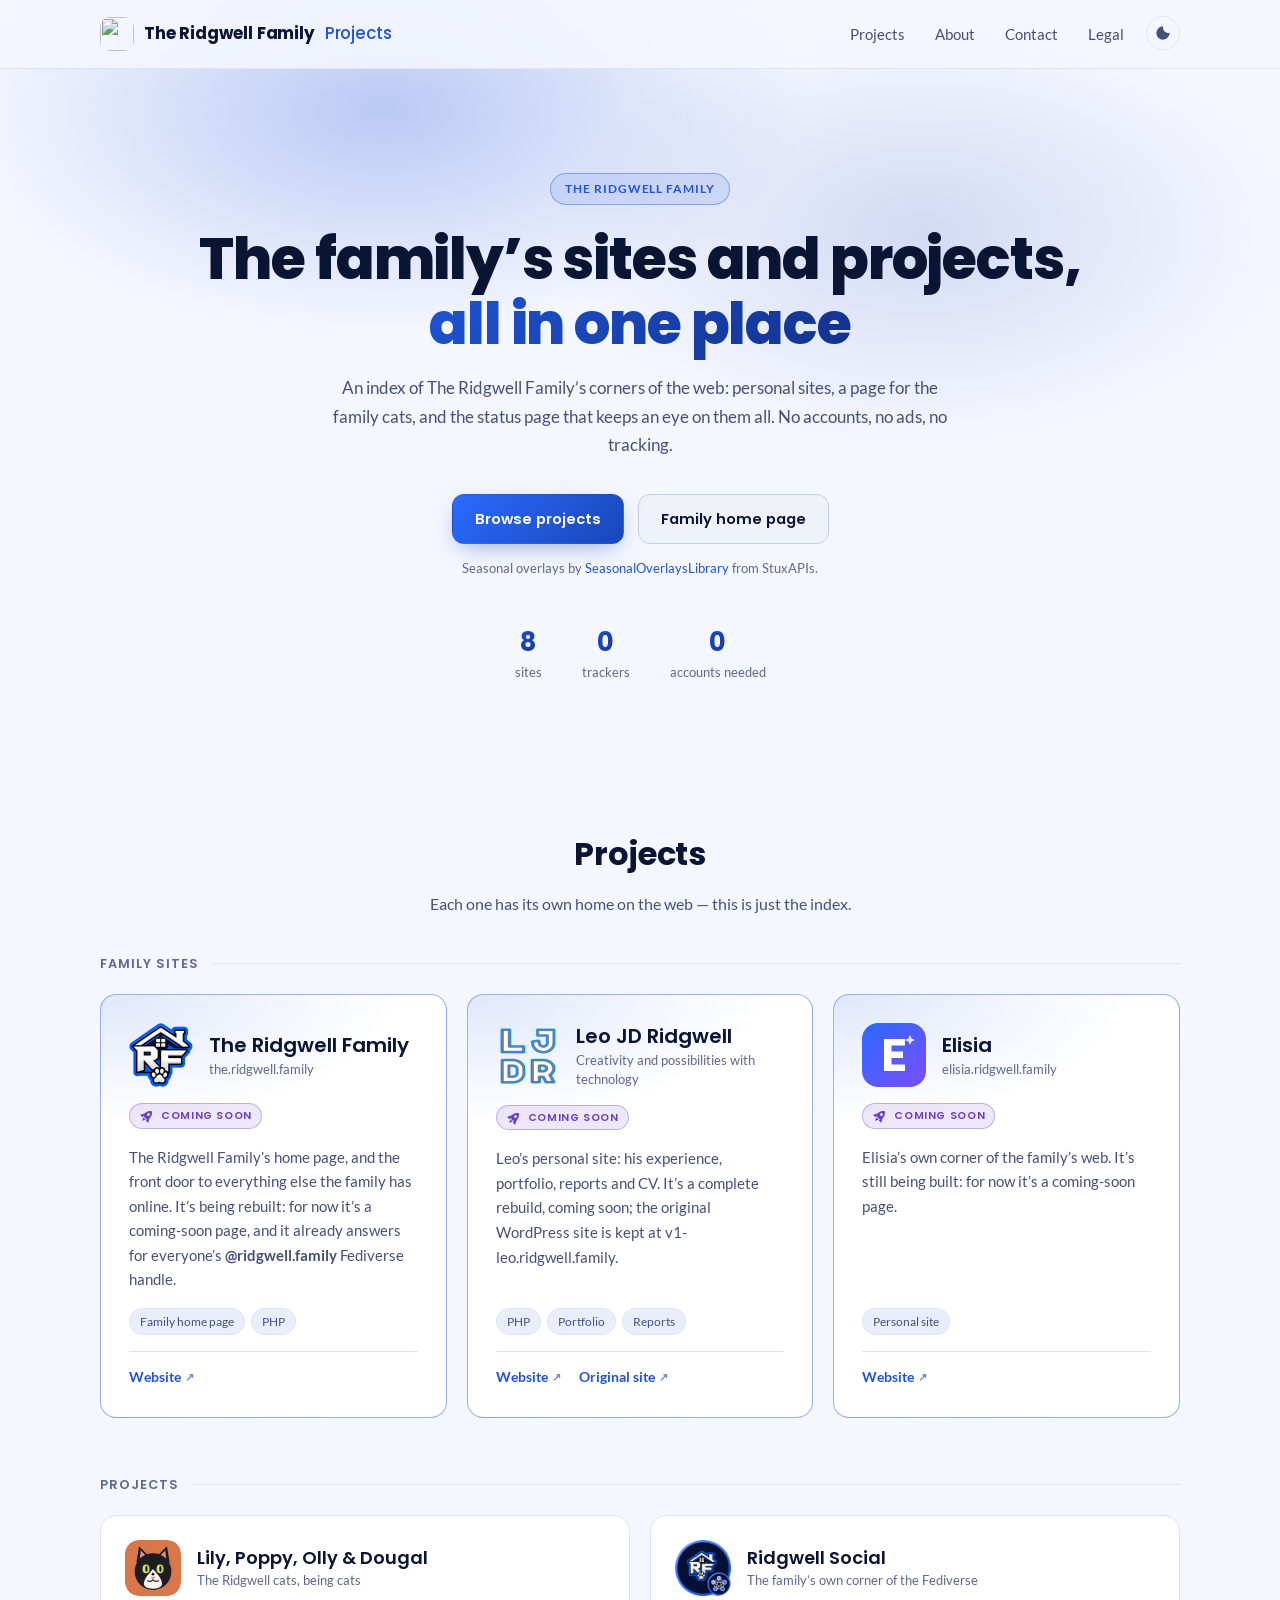
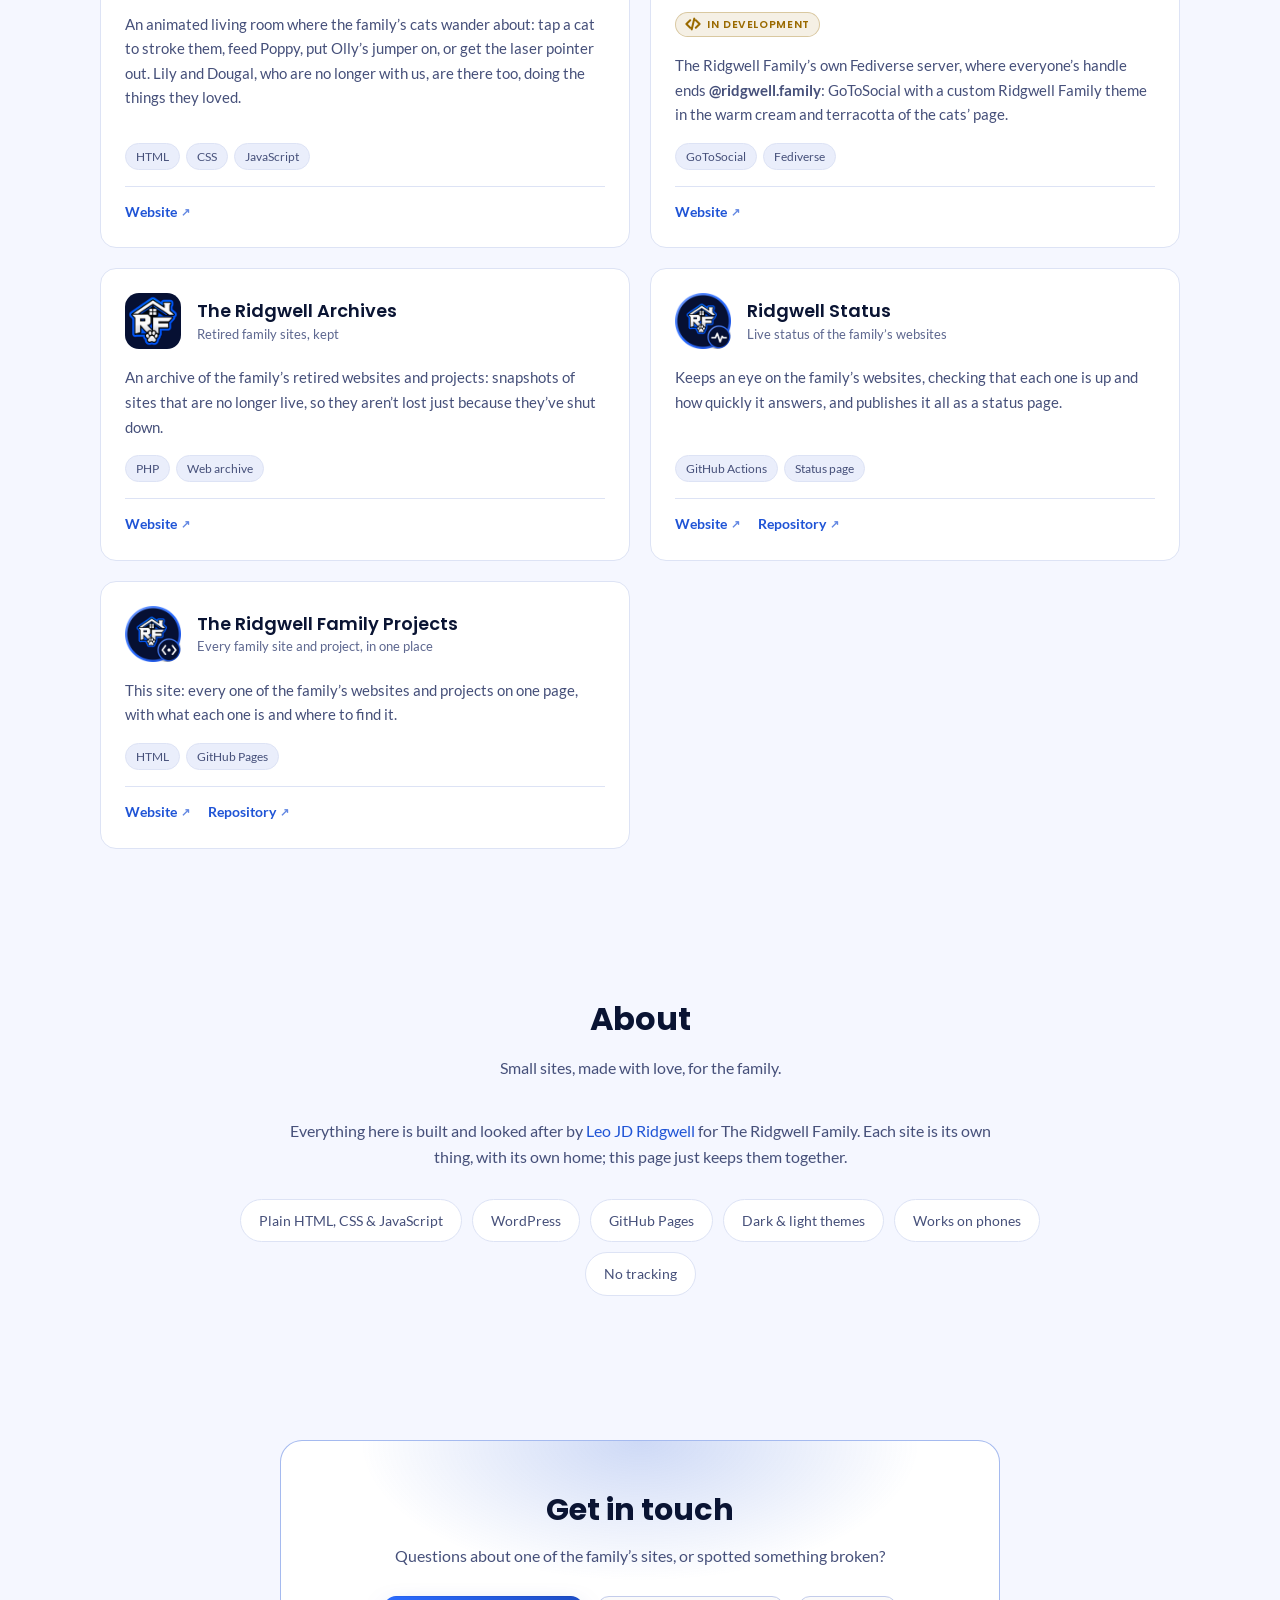
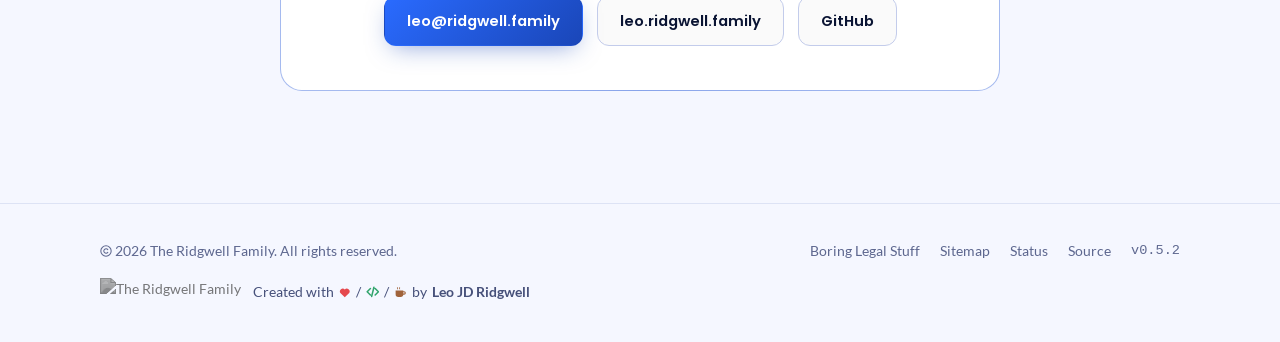
==== commit 98a6add1: "Release v0.5.2 See CHANGELOG.md for details." ====
--- a/index.html
+++ b/index.html
@@ -187,9 +187,9 @@
 
         <article class="project-card">
           <div class="project-top">
-            <img class="project-icon" src="/assets/img/projects/ridgwell-status-icon.png" width="56" height="56" alt="Status icon" loading="lazy">
-            <div>
-              <h3>Status</h3>
+            <img class="project-icon" src="/assets/img/projects/ridgwell-status-icon.png" width="56" height="56" alt="Ridgwell Status icon" loading="lazy">
+            <div>
+              <h3>Ridgwell Status</h3>
               <div class="project-tagline">Live status of the family&rsquo;s websites</div>
             </div>
           </div>
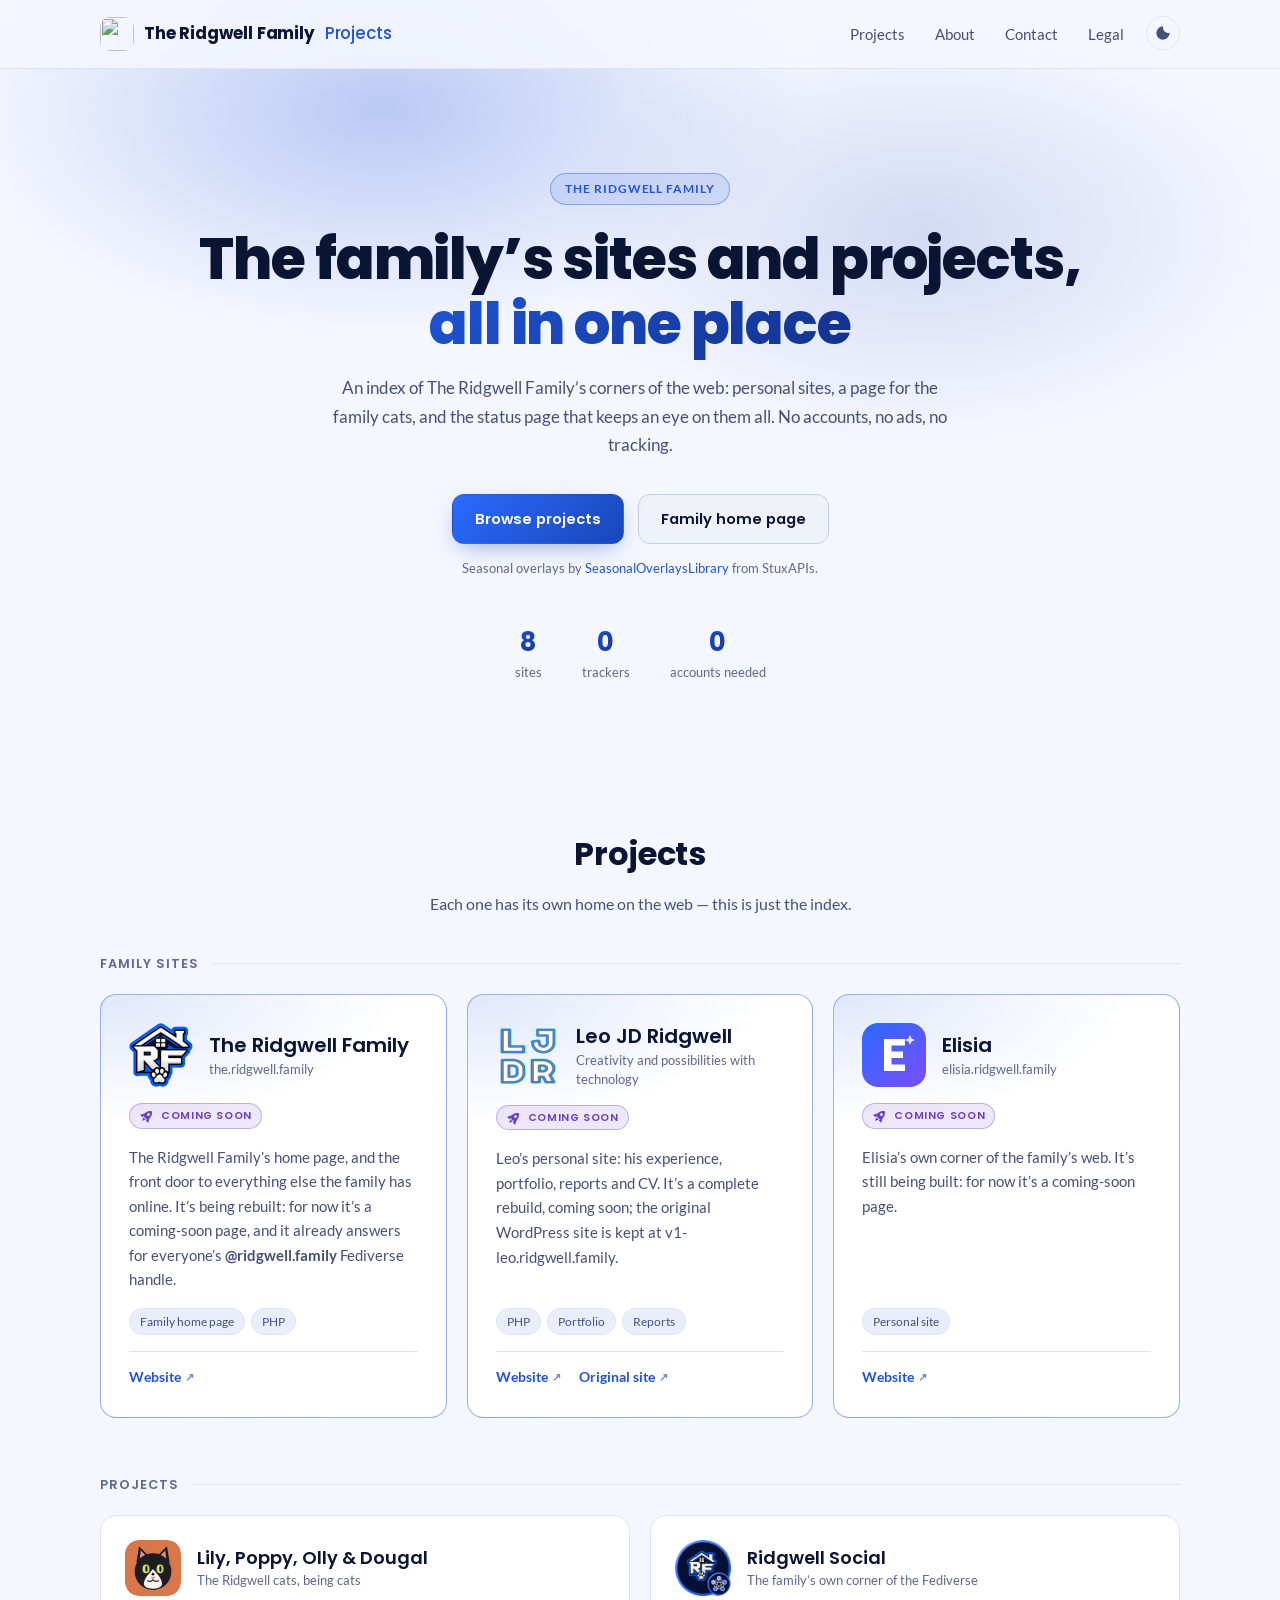
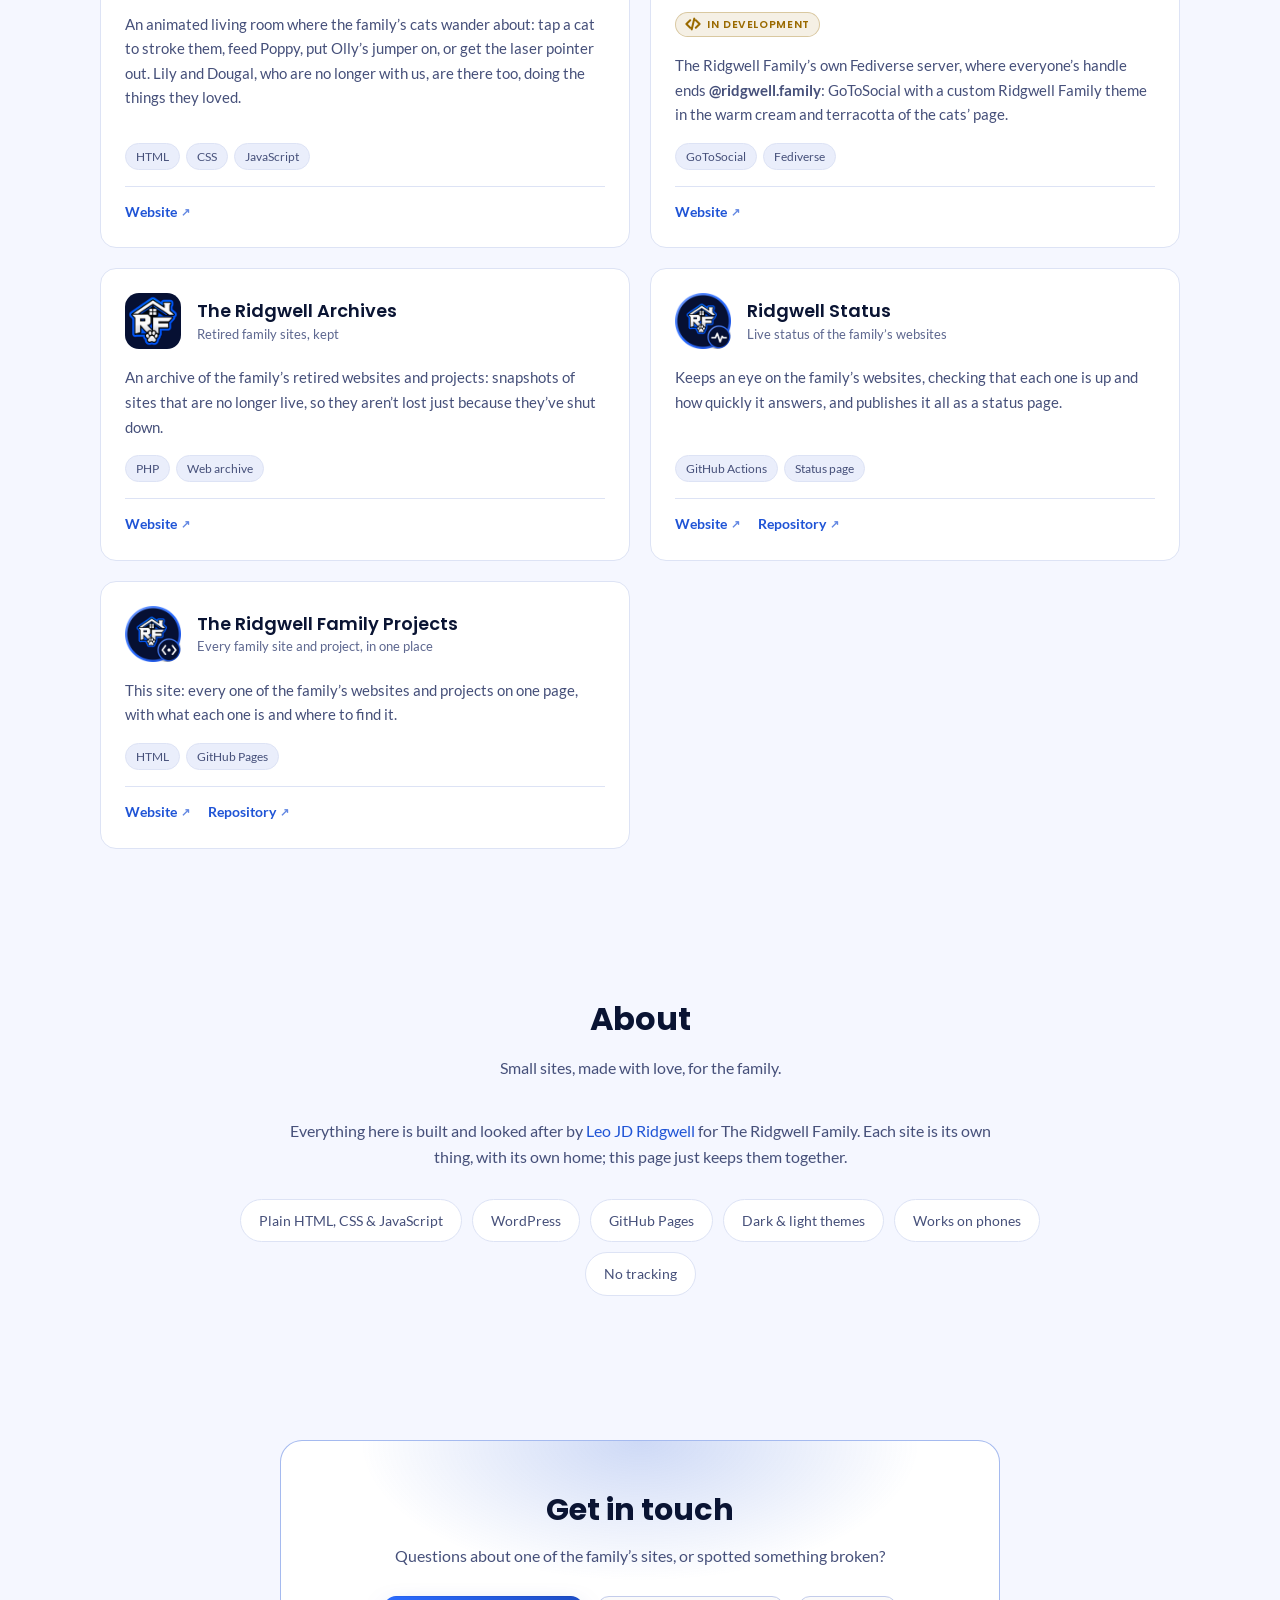
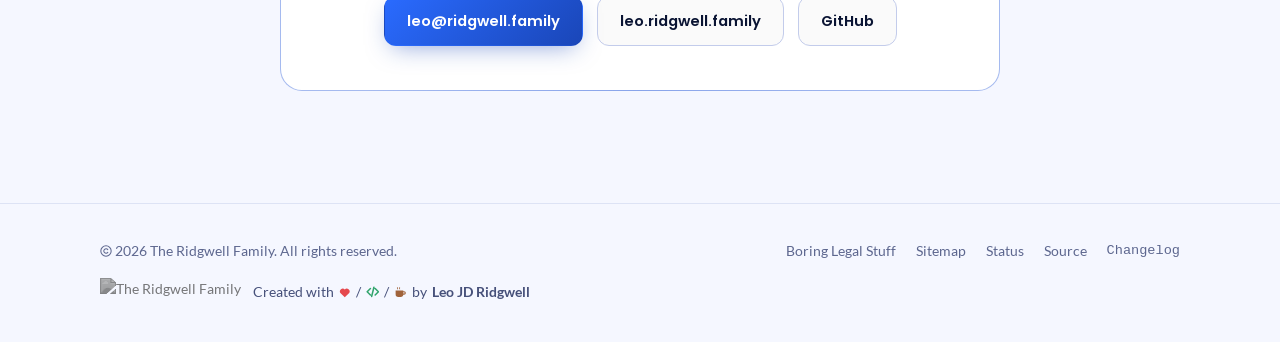
==== commit 54aa9fcb: "Release v0.6.0 See CHANGELOG.md for details." ====
--- a/index.html
+++ b/index.html
@@ -39,7 +39,7 @@
 
   <section class="hero">
     <div class="container">
-      <span class="eyebrow">The Ridgwell Family</span>
+      <a class="eyebrow" href="https://status.ridgwell.family" data-status-eyebrow="ridgwell:*"><span class="eyebrow-label">The Ridgwell Family</span><span class="eyebrow-state" hidden></span></a>
       <h1>The family&rsquo;s sites and projects,<br><span class="grad">all in one place</span></h1>
       <p>An index of The Ridgwell Family&rsquo;s corners of the web: personal sites, a page for the family cats, and the status page that keeps an eye on them all. No accounts, no ads, no tracking.</p>
       <div class="actions">
@@ -274,6 +274,7 @@
   </footer>
 
   <script src="/assets/js/main.js"></script>
+  <script src="/assets/js/status-eyebrow.js"></script>
   <script src="/assets/js/site-banner.js"></script>
 </body>
 </html>
--- a/assets/css/style.css
+++ b/assets/css/style.css
@@ -282,6 +282,20 @@
   border-radius: 999px;
   margin-bottom: 22px;
 }
+/* The eyebrow doubles as a live status badge (data-status-eyebrow, filled by status-eyebrow.js): the eyebrow's
+   size and shape, a status badge's colours and dot, and only the status as its text. Until the status loads,
+   or if it can't, it stays the plain eyebrow. */
+.hero .eyebrow[data-status-eyebrow] { display: inline-flex; align-items: center; gap: 8px; transition: color 0.2s, background 0.2s, border-color 0.2s; }
+.hero .eyebrow.up { color: var(--ok); background: rgba(var(--ok-rgb), 0.1); border-color: rgba(var(--ok-rgb), 0.3); }
+.hero .eyebrow.degraded { color: var(--warn); background: rgba(var(--warn-rgb), 0.1); border-color: rgba(var(--warn-rgb), 0.3); }
+.hero .eyebrow.down { color: var(--bad); background: rgba(var(--bad-rgb), 0.1); border-color: rgba(var(--bad-rgb), 0.35); }
+.hero .eyebrow.up::before, .hero .eyebrow.degraded::before, .hero .eyebrow.down::before {
+  content: ""; width: 7px; height: 7px; border-radius: 50%; background: currentColor; flex: none;
+}
+.hero .eyebrow.up::before { animation: badge-pulse 2s ease-out infinite; }
+.hero .eyebrow[data-status-eyebrow]:hover { filter: brightness(1.12); }
+.eyebrow-label[hidden], .eyebrow-state[hidden] { display: none; }
+@media (prefers-reduced-motion: reduce) { .hero .eyebrow.up::before { animation: none; } }
 .hero h1 {
   font-size: clamp(2.1rem, 5.5vw, 3.6rem);
   font-weight: 800;
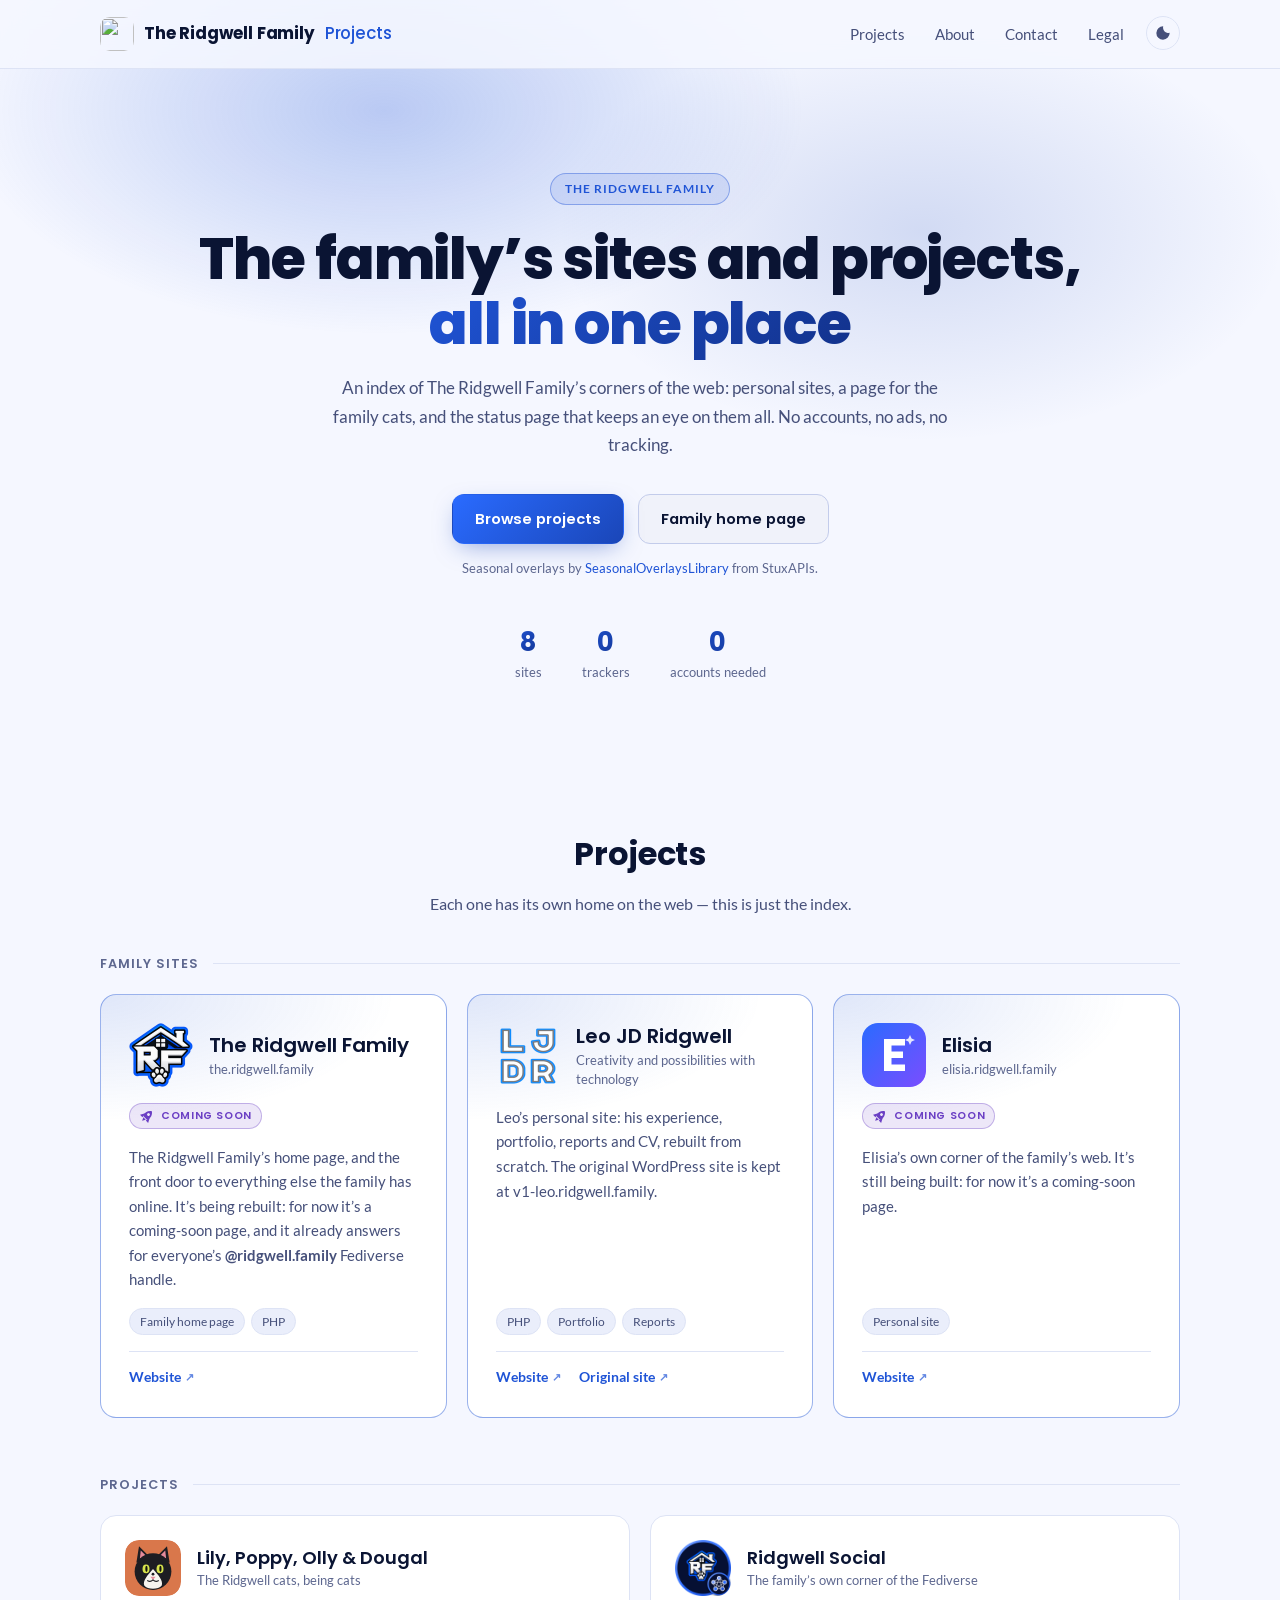
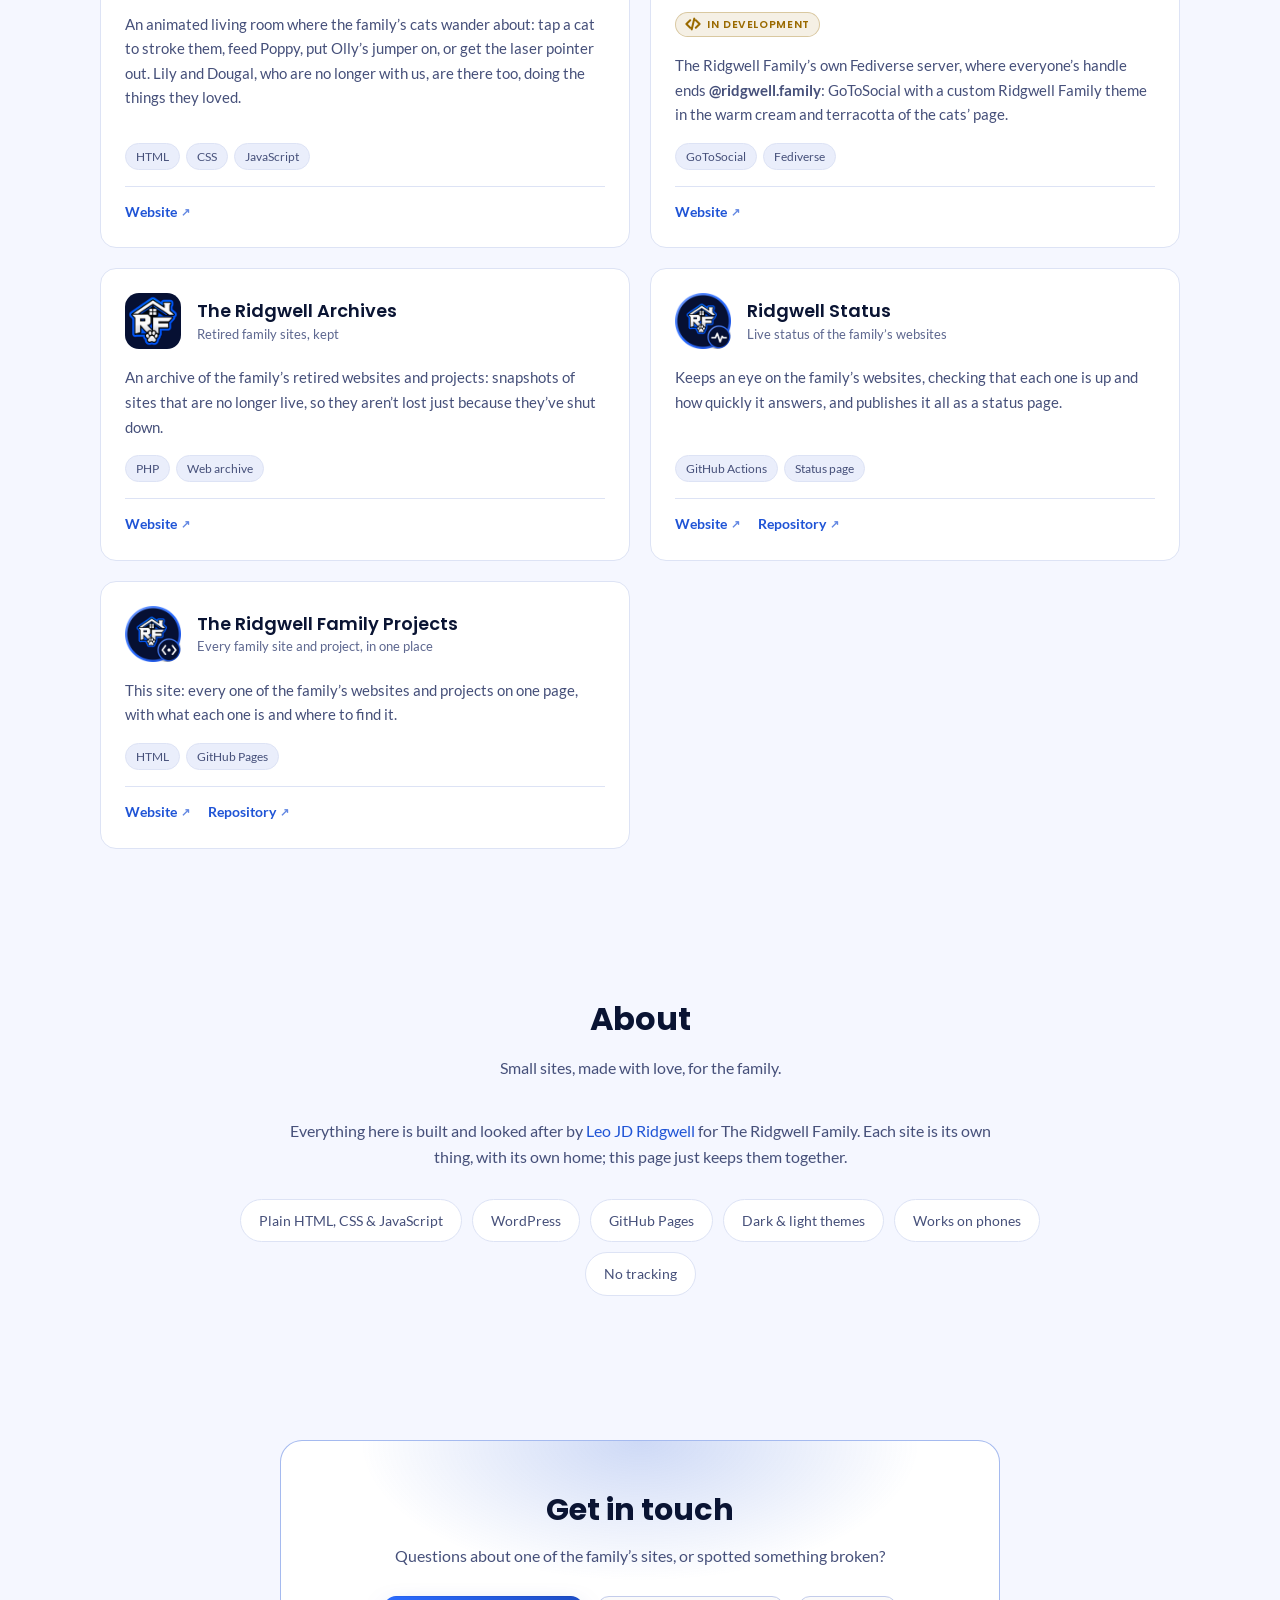
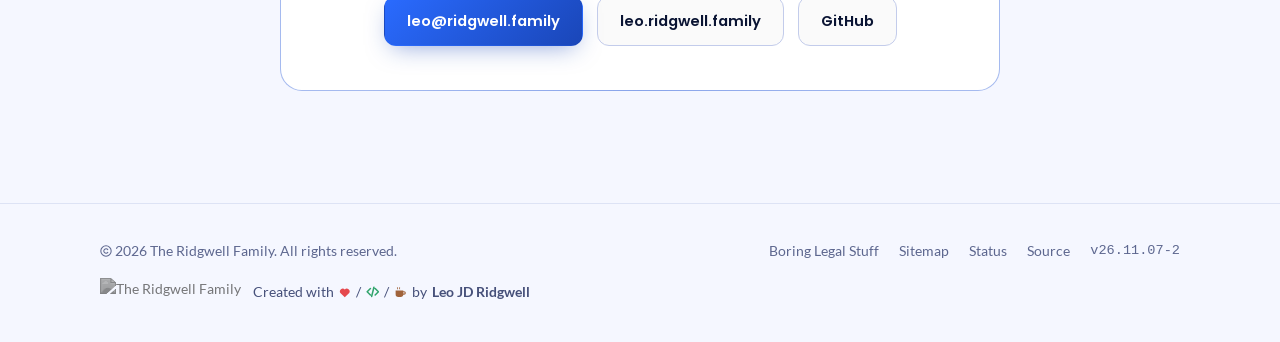
==== commit e8370a77: "Release v26.11.07-2 See CHANGELOG.md for details." ====
--- a/index.html
+++ b/index.html
@@ -85,7 +85,7 @@
           </div>
         </article>
 
-        <article data-state="soon" class="project-card featured">
+        <article class="project-card featured">
           <div class="project-top">
             <img class="project-icon" src="/assets/img/projects/leo.png" width="64" height="64" alt="Leo JD Ridgwell icon" loading="lazy">
             <div>
@@ -93,8 +93,7 @@
               <div class="project-tagline">Creativity and possibilities with technology</div>
             </div>
           </div>
-          <span class="badge-status soon"><i class="badge-ico" aria-hidden="true"></i>Coming soon</span>
-          <p class="desc">Leo&rsquo;s personal site: his experience, portfolio, reports and CV. It&rsquo;s a complete rebuild, coming soon; the original WordPress site is kept at v1-leo.ridgwell.family.</p>
+          <p class="desc">Leo&rsquo;s personal site: his experience, portfolio, reports and CV, rebuilt from scratch. The original WordPress site is kept at v1-leo.ridgwell.family.</p>
           <div class="stack">
             <span class="pill">PHP</span>
             <span class="pill">Portfolio</span>
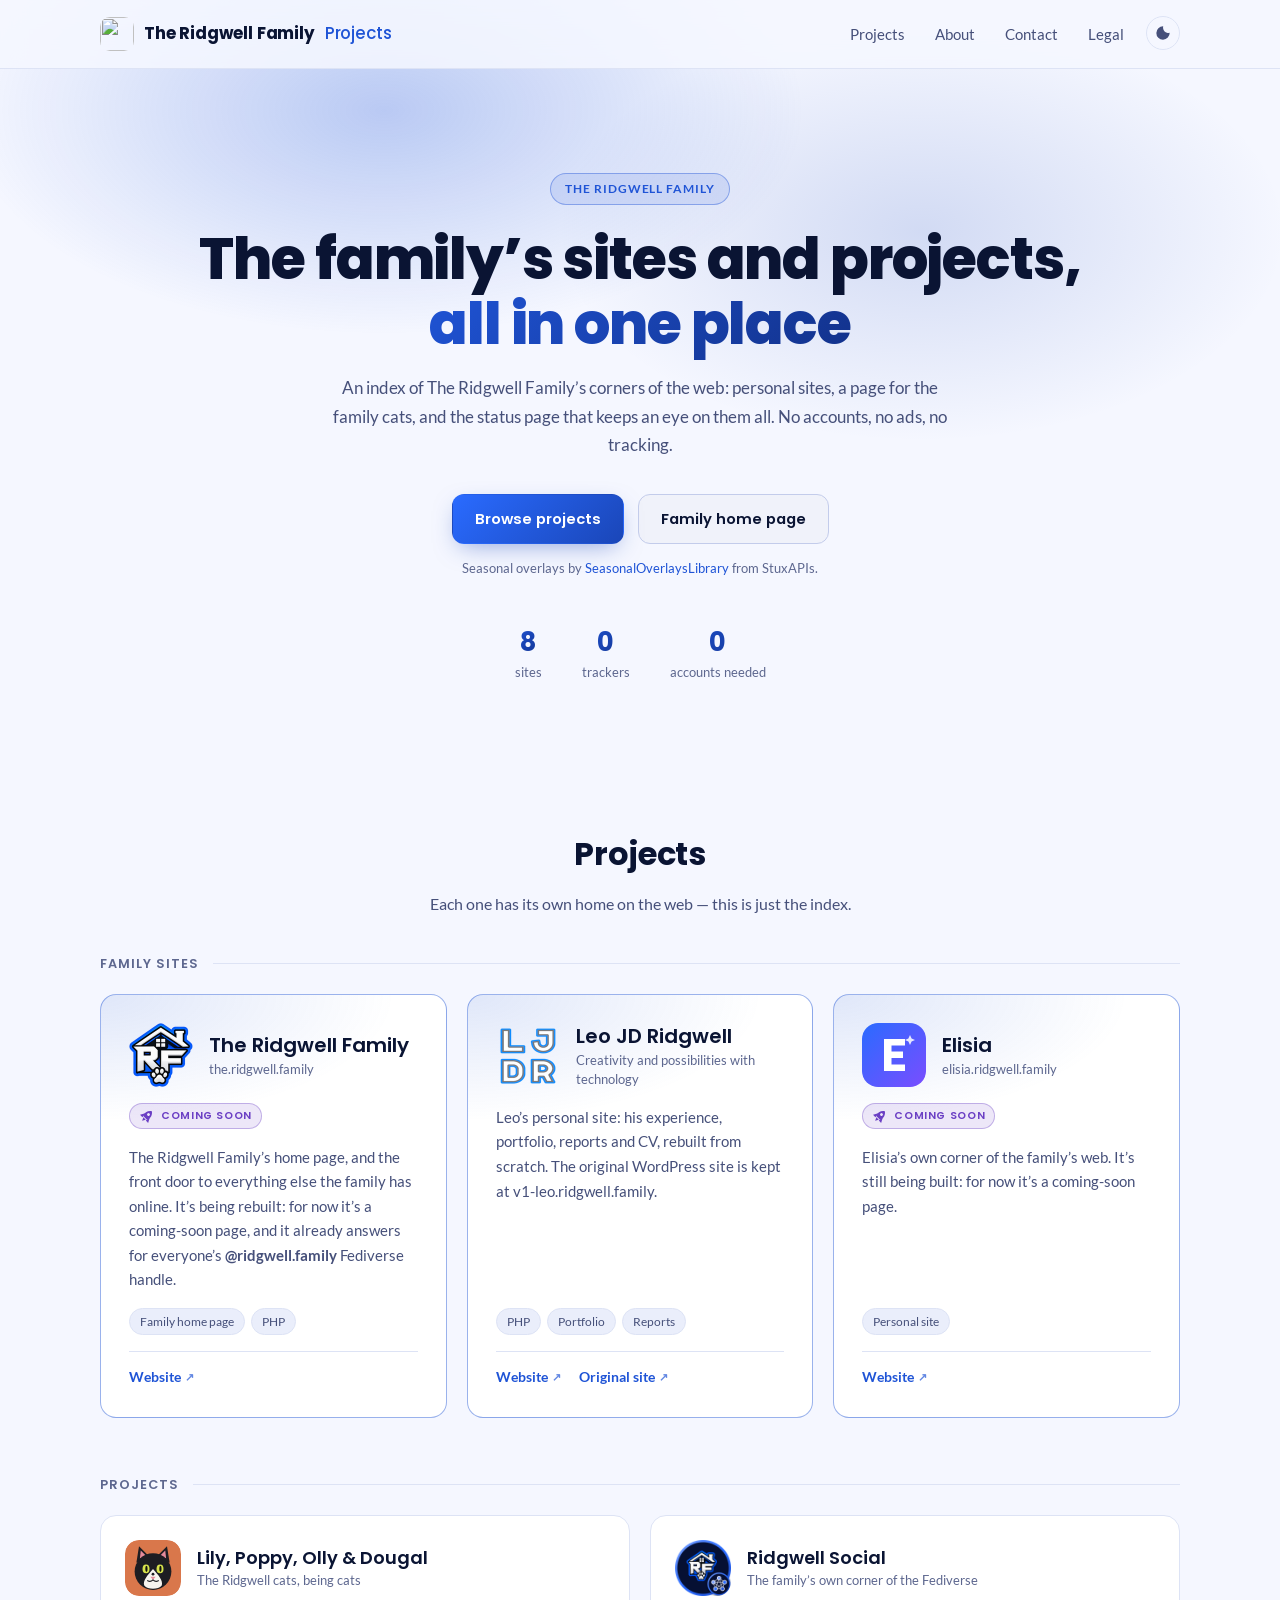
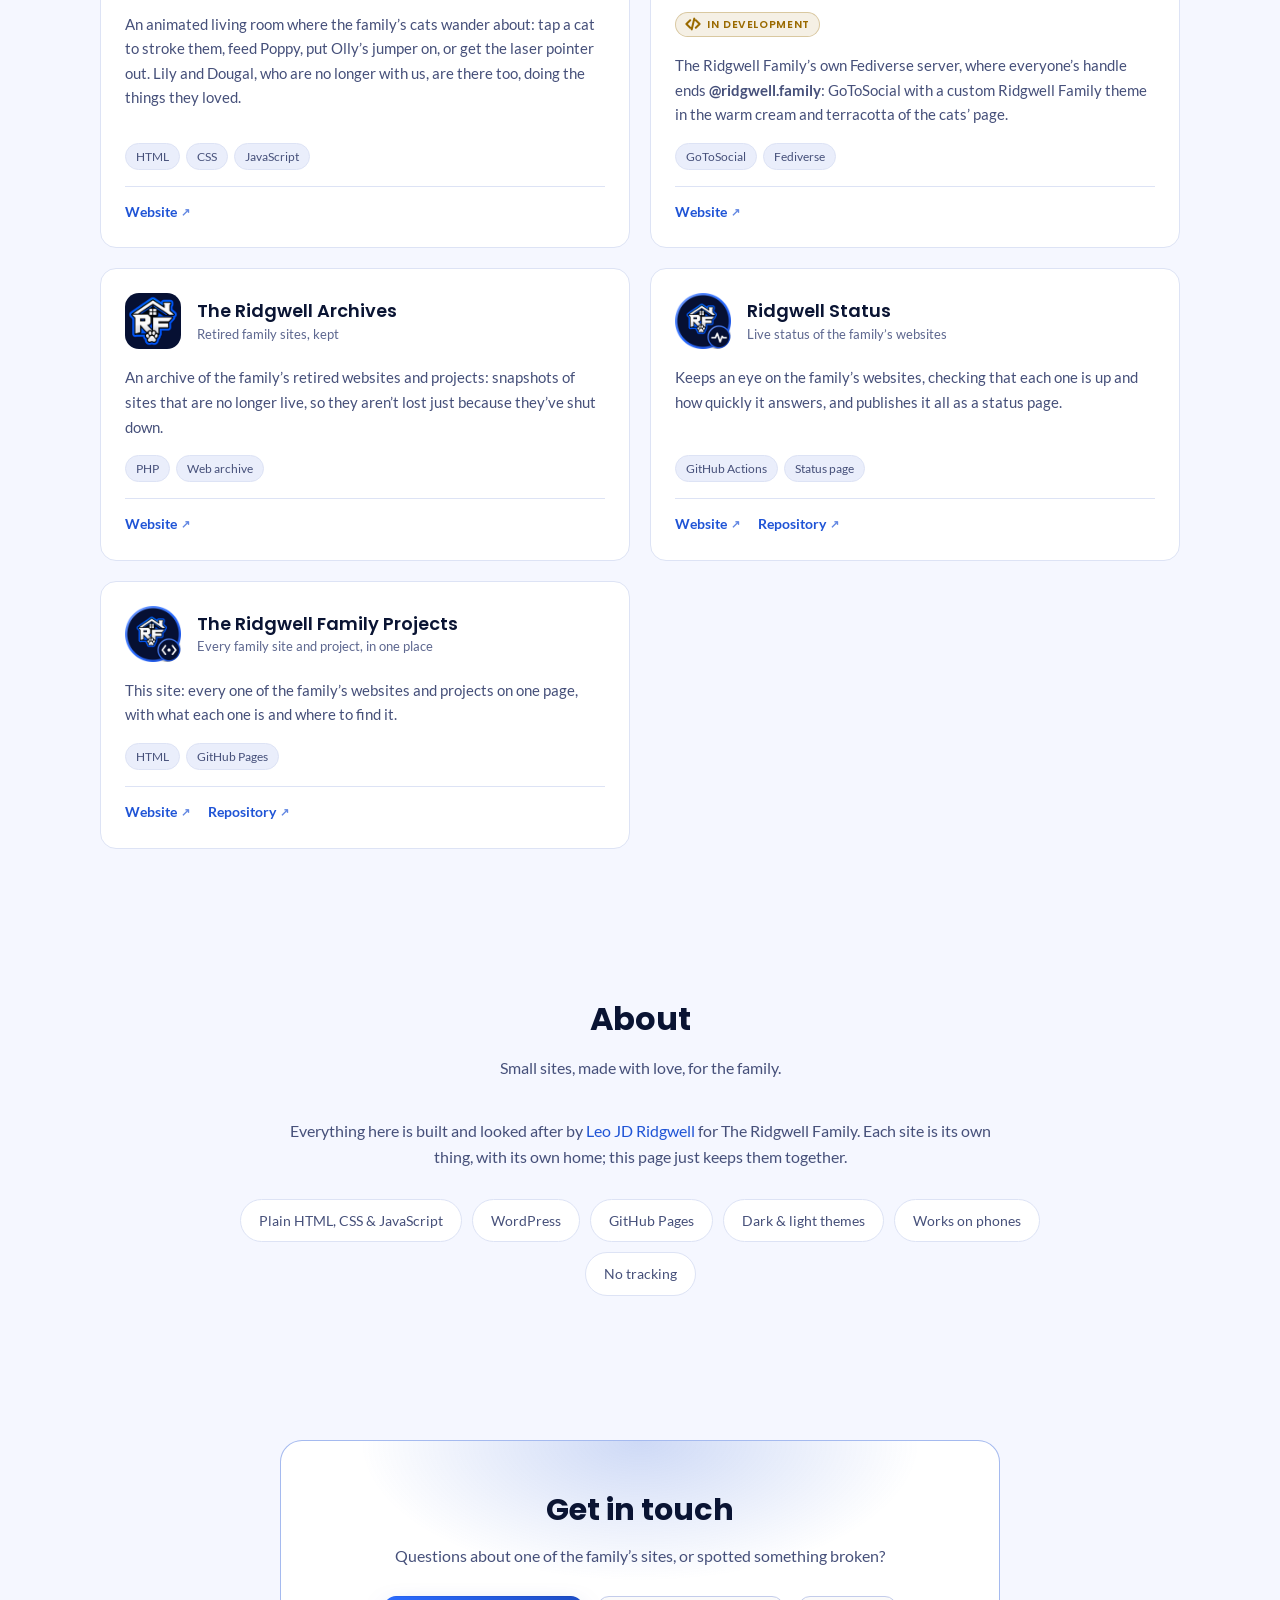
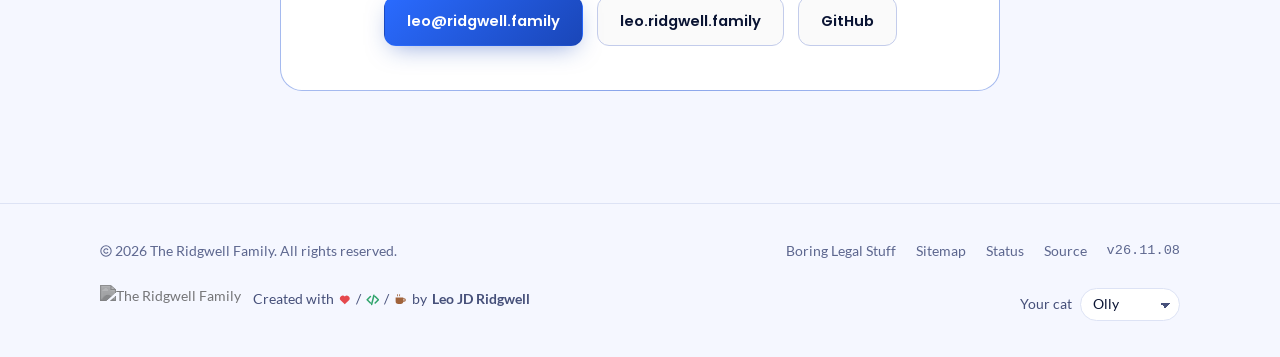
==== commit c2f057c8: "Release v26.11.08 See CHANGELOG.md for details." ====
--- a/index.html
+++ b/index.html
@@ -17,6 +17,7 @@
   <link rel="stylesheet" href="/assets/css/site-banner.css">
   <link rel="stylesheet" href="/assets/css/brand-footer.css">
   <script src="/assets/js/dev-mode.js"></script>
+  <script src="https://kat.stuxie.dev/kat.js?v=26.11.07-2" data-kat="olly" data-name="cat" defer></script>
   <script src="https://seasonaloverlayslibrary.stuxapis.net/seasonal-overlays-library.js" defer></script>
 </head>
 <body>
@@ -269,6 +270,7 @@
         <a href="/changelogs/" data-site-version title="Changelog">Changelog</a>
       </div>
       <div class="footer-brand"><div class="brand-footer"><a class="brand-mark-link" href="https://the.ridgwell.family" target="_blank" rel="noopener" aria-label="The Ridgwell Family"><img class="brand-mark" src="https://global.media.ridgwell.family/logo.png" alt="The Ridgwell Family" title="The Ridgwell Family" height="28"></a></div><div class="made-with">Created with <svg viewBox="0 0 16 16" width="13" height="13" aria-hidden="true" focusable="false" class="made-with-love"><title>Love</title><path fill="currentColor" d="M8 14.3 1.9 8.4A3.9 3.9 0 0 1 8 3.6a3.9 3.9 0 0 1 6.1 4.8z"/></svg> / <svg viewBox="0 0 16 16" width="14" height="14" aria-hidden="true" focusable="false" class="made-with-code"><title>Code</title><path fill="none" stroke="currentColor" stroke-width="1.8" stroke-linecap="round" stroke-linejoin="round" d="M5.2 4.2 1.4 8l3.8 3.8M10.8 4.2 14.6 8l-3.8 3.8M9.3 2.6 6.7 13.4"/></svg> / <svg viewBox="0 0 16 16" width="14" height="14" aria-hidden="true" focusable="false" class="made-with-coffee"><title>Coffee</title><path fill="currentColor" d="M2 5.5h9.5v4.7A3.3 3.3 0 0 1 8.2 13.5H5.3A3.3 3.3 0 0 1 2 10.2zM11.5 6.4h1a2.2 2.2 0 0 1 0 4.4h-1.2l.2-1.5h1a.7.7 0 0 0 0-1.4h-1zM4.6 1.5c.9.8-.5 1.6.4 2.6h-1c-.9-1 .5-1.8-.4-2.6zM7.3 1.5c.9.8-.5 1.6.4 2.6h-1c-.9-1 .5-1.8-.4-2.6z"/></svg><span class="brand-sr-only"> love, code and coffee</span> by <a href="https://leo.ridgwell.family" target="_blank" rel="noopener">Leo JD Ridgwell</a></div></div>
+      <p class="kat-picker" data-kat-picker-wrap hidden><label for="kat-picker">Your cat</label><select id="kat-picker" data-kat-picker><option value="olly">Olly</option><option value="lily" title="In loving memory">Lily ✦</option><option value="poppy">Poppy</option><option value="dougal" title="In loving memory">Dougal ✦</option><option value="bikat">Bi cat</option><option value="none">None</option></select></p>
     </div>
   </footer>
 
--- a/assets/css/style.css
+++ b/assets/css/style.css
@@ -743,3 +743,13 @@
 }
 :root[data-theme="light"] .theme-toggle .ico-moon { display: block; }
 :root[data-theme="light"] .theme-toggle .ico-sun { display: none; }
+
+/* The cat's picker: kat.stuxie.dev's kat.js (in every page's <head>) wires it up and shows it. */
+.kat-picker { display: inline-flex; align-items: center; gap: 8px; margin: 10px 0 0; font-size: 0.85rem; color: var(--text-muted); }
+.kat-picker select {
+  font: inherit; color: var(--text); background: var(--bg-card);
+  border: 1px solid var(--border); border-radius: 999px; padding: 4px 26px 4px 12px; appearance: none; cursor: pointer;
+  background-image: linear-gradient(45deg, transparent 50%, var(--text-muted) 50%), linear-gradient(135deg, var(--text-muted) 50%, transparent 50%);
+  background-position: calc(100% - 14px) 55%, calc(100% - 9px) 55%; background-size: 5px 5px; background-repeat: no-repeat;
+}
+.kat-picker select:focus-visible { outline: 2px solid var(--accent); outline-offset: 2px; }
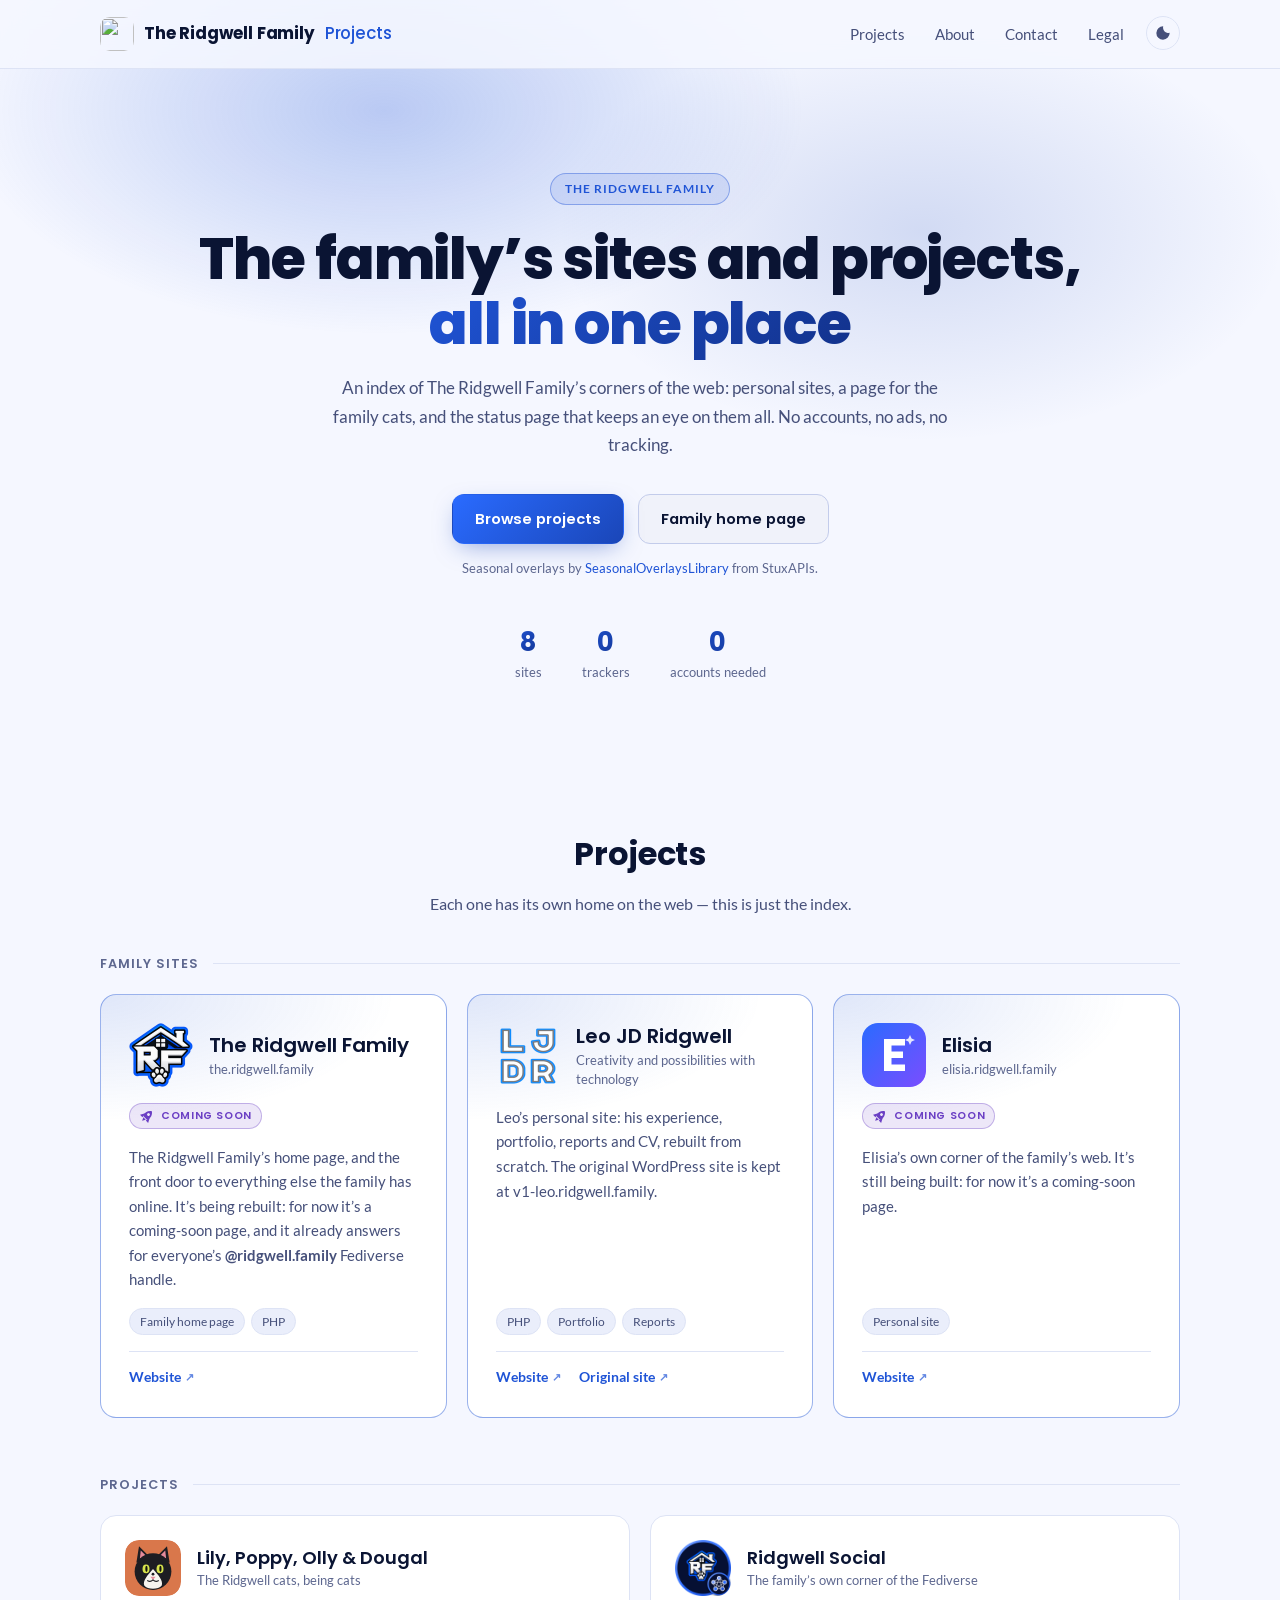
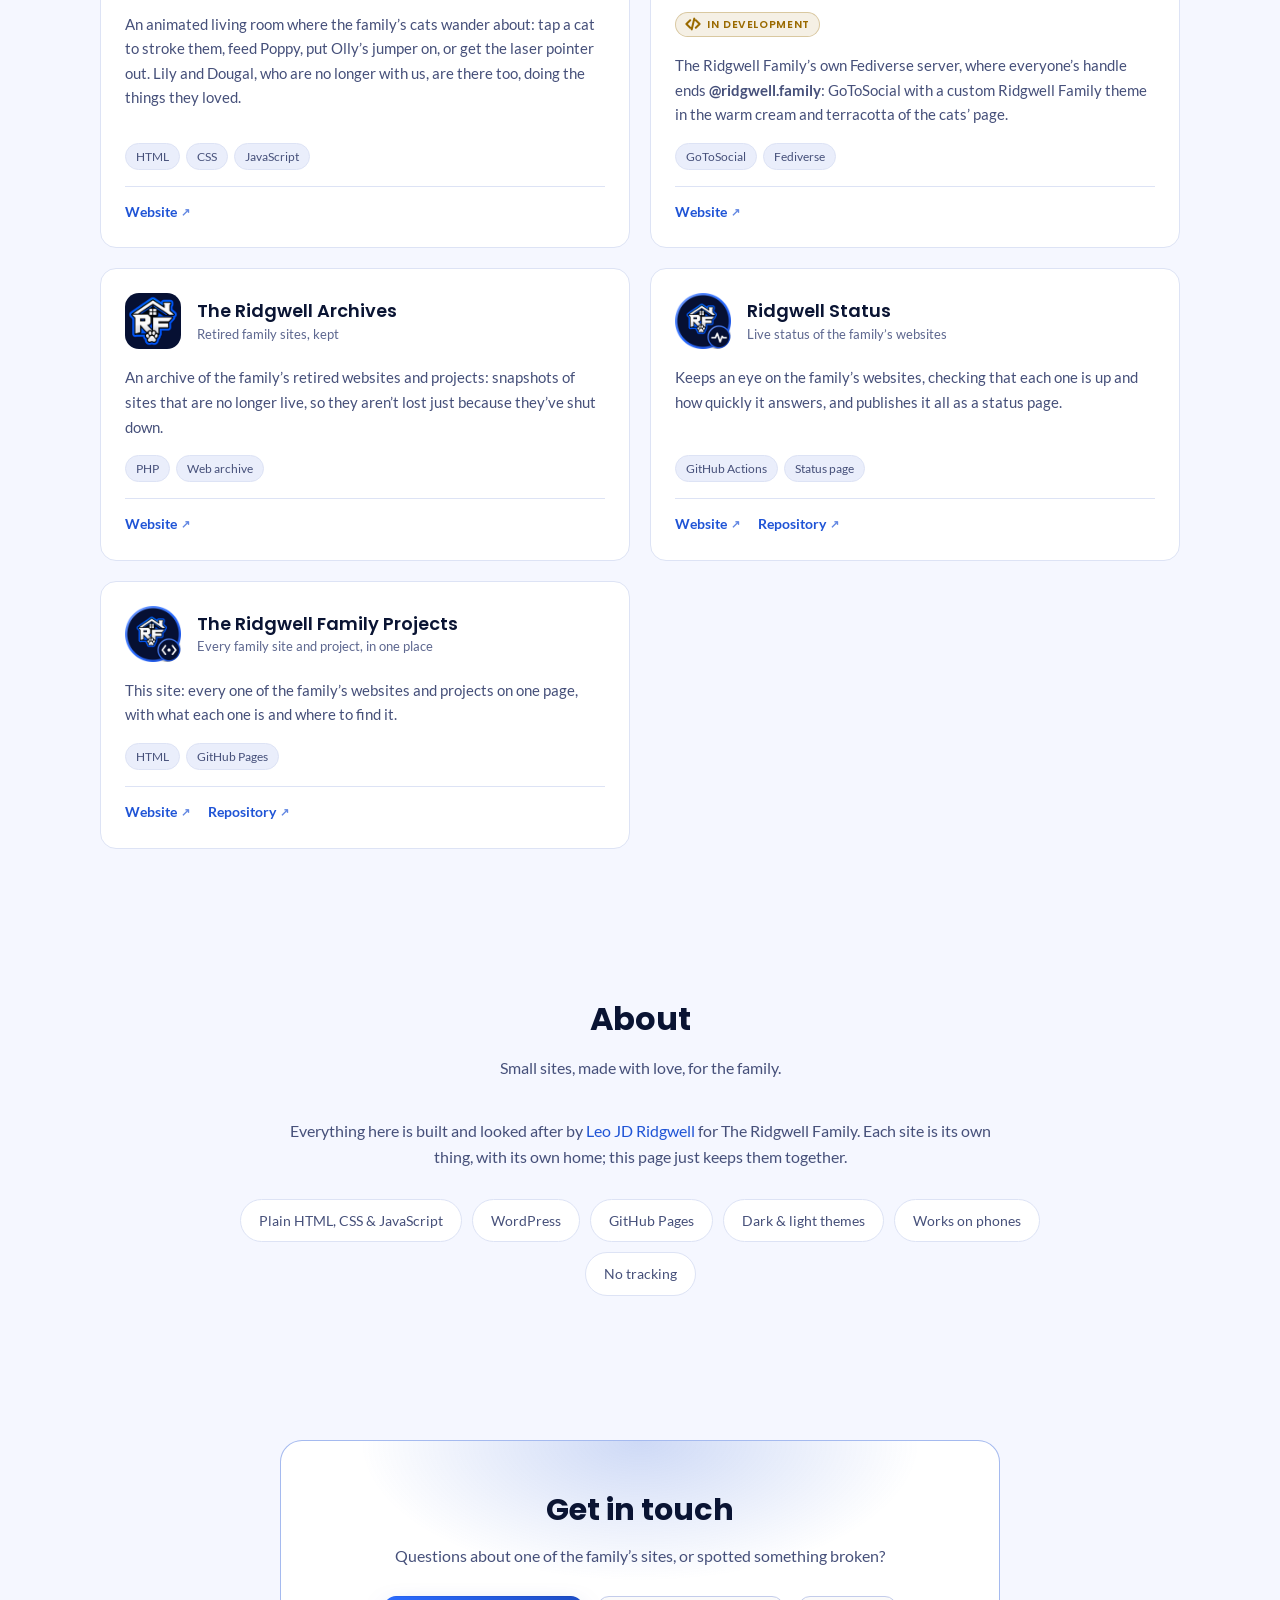
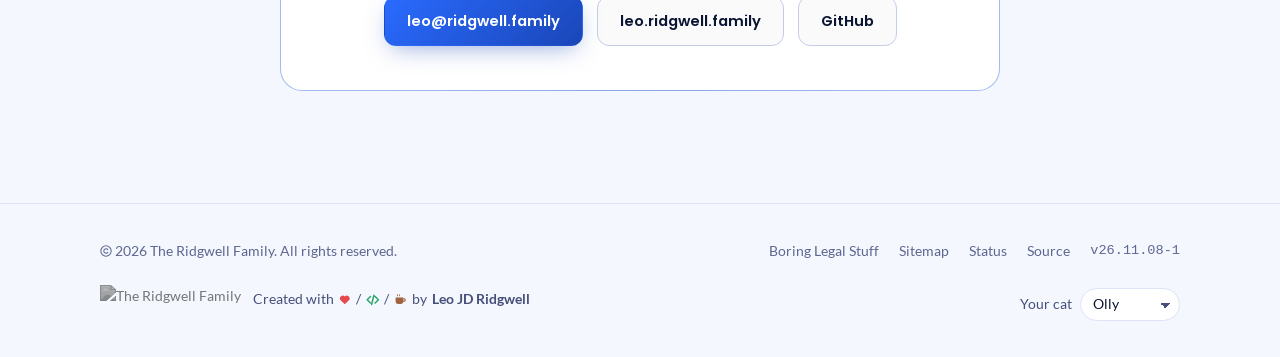
==== commit 0e8b36ea: "Release v26.11.08-1 See CHANGELOG.md for details." ====
--- a/index.html
+++ b/index.html
@@ -17,7 +17,7 @@
   <link rel="stylesheet" href="/assets/css/site-banner.css">
   <link rel="stylesheet" href="/assets/css/brand-footer.css">
   <script src="/assets/js/dev-mode.js"></script>
-  <script src="https://kat.stuxie.dev/kat.js?v=26.11.07-2" data-kat="olly" data-name="cat" defer></script>
+  <script src="https://kat.stuxie.dev/kat.js?v=26.11.08" data-kat="olly" data-name="cat" defer></script>
   <script src="https://seasonaloverlayslibrary.stuxapis.net/seasonal-overlays-library.js" defer></script>
 </head>
 <body>
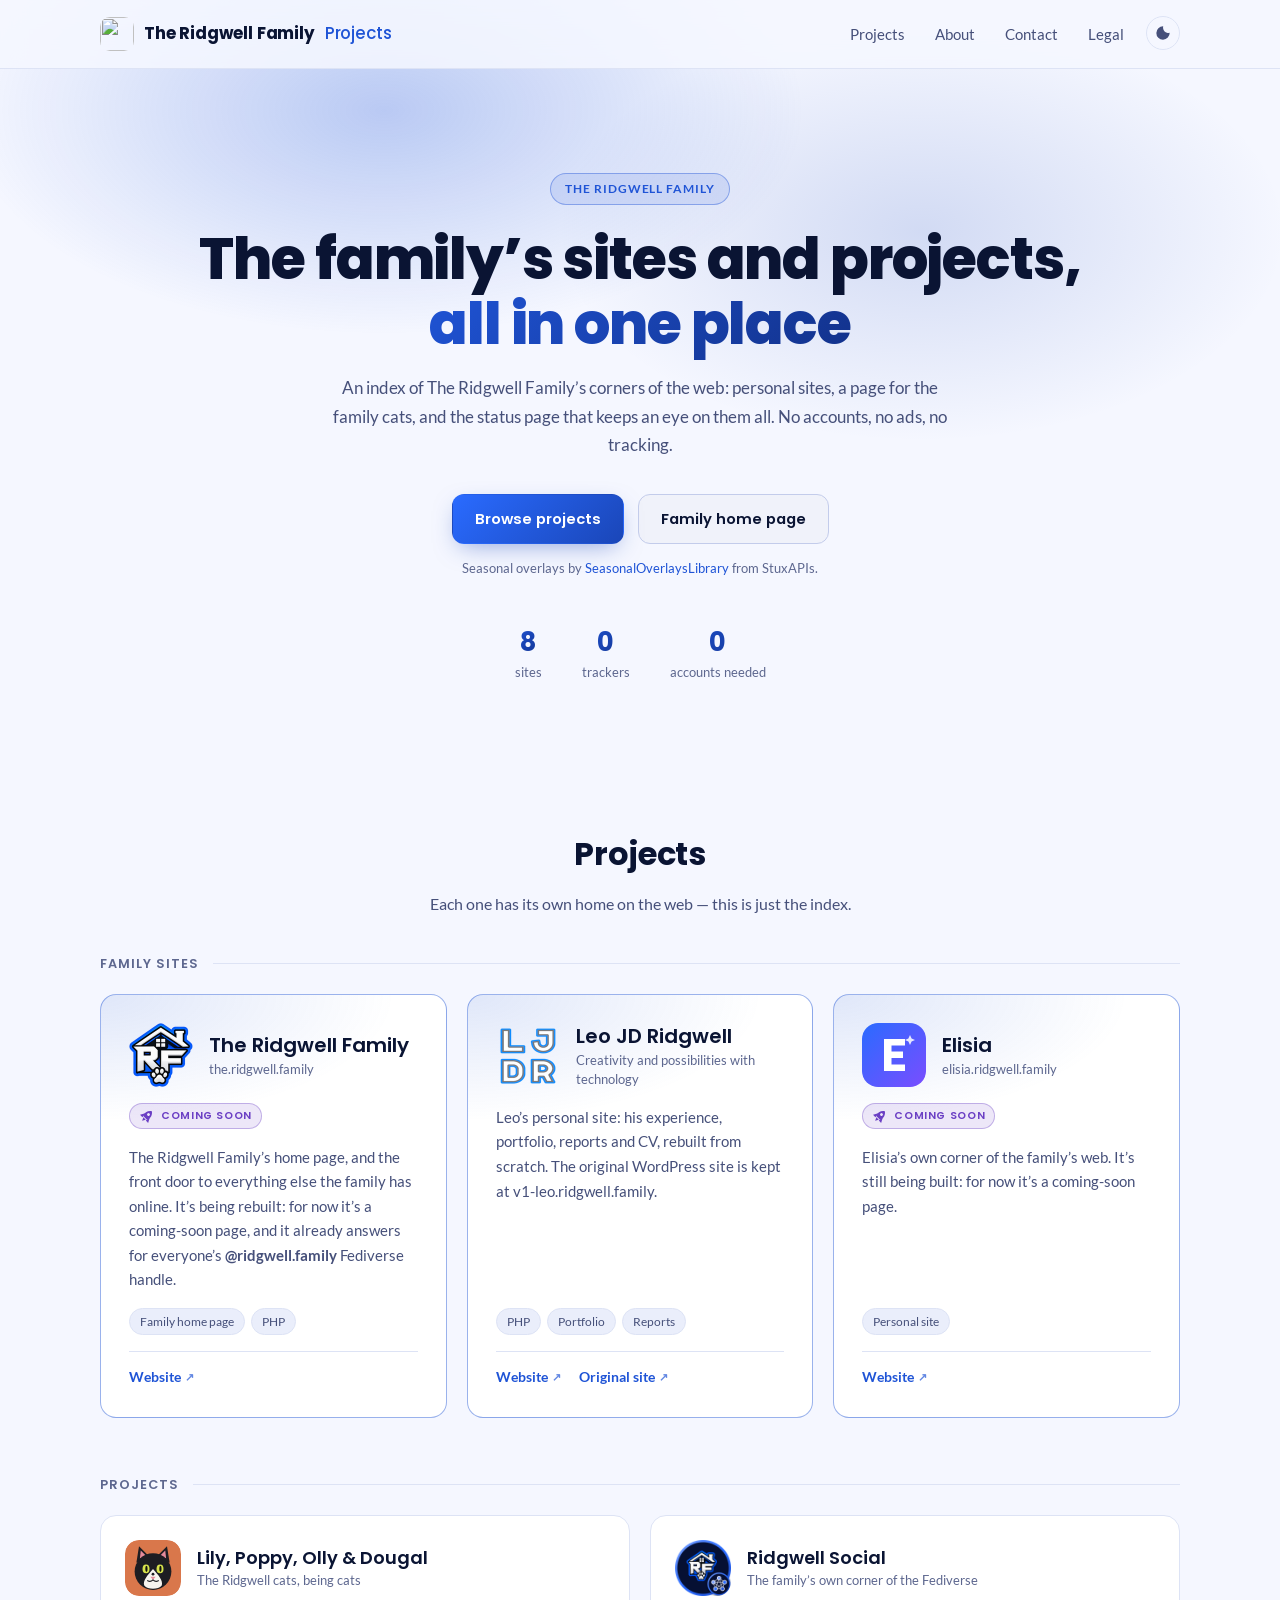
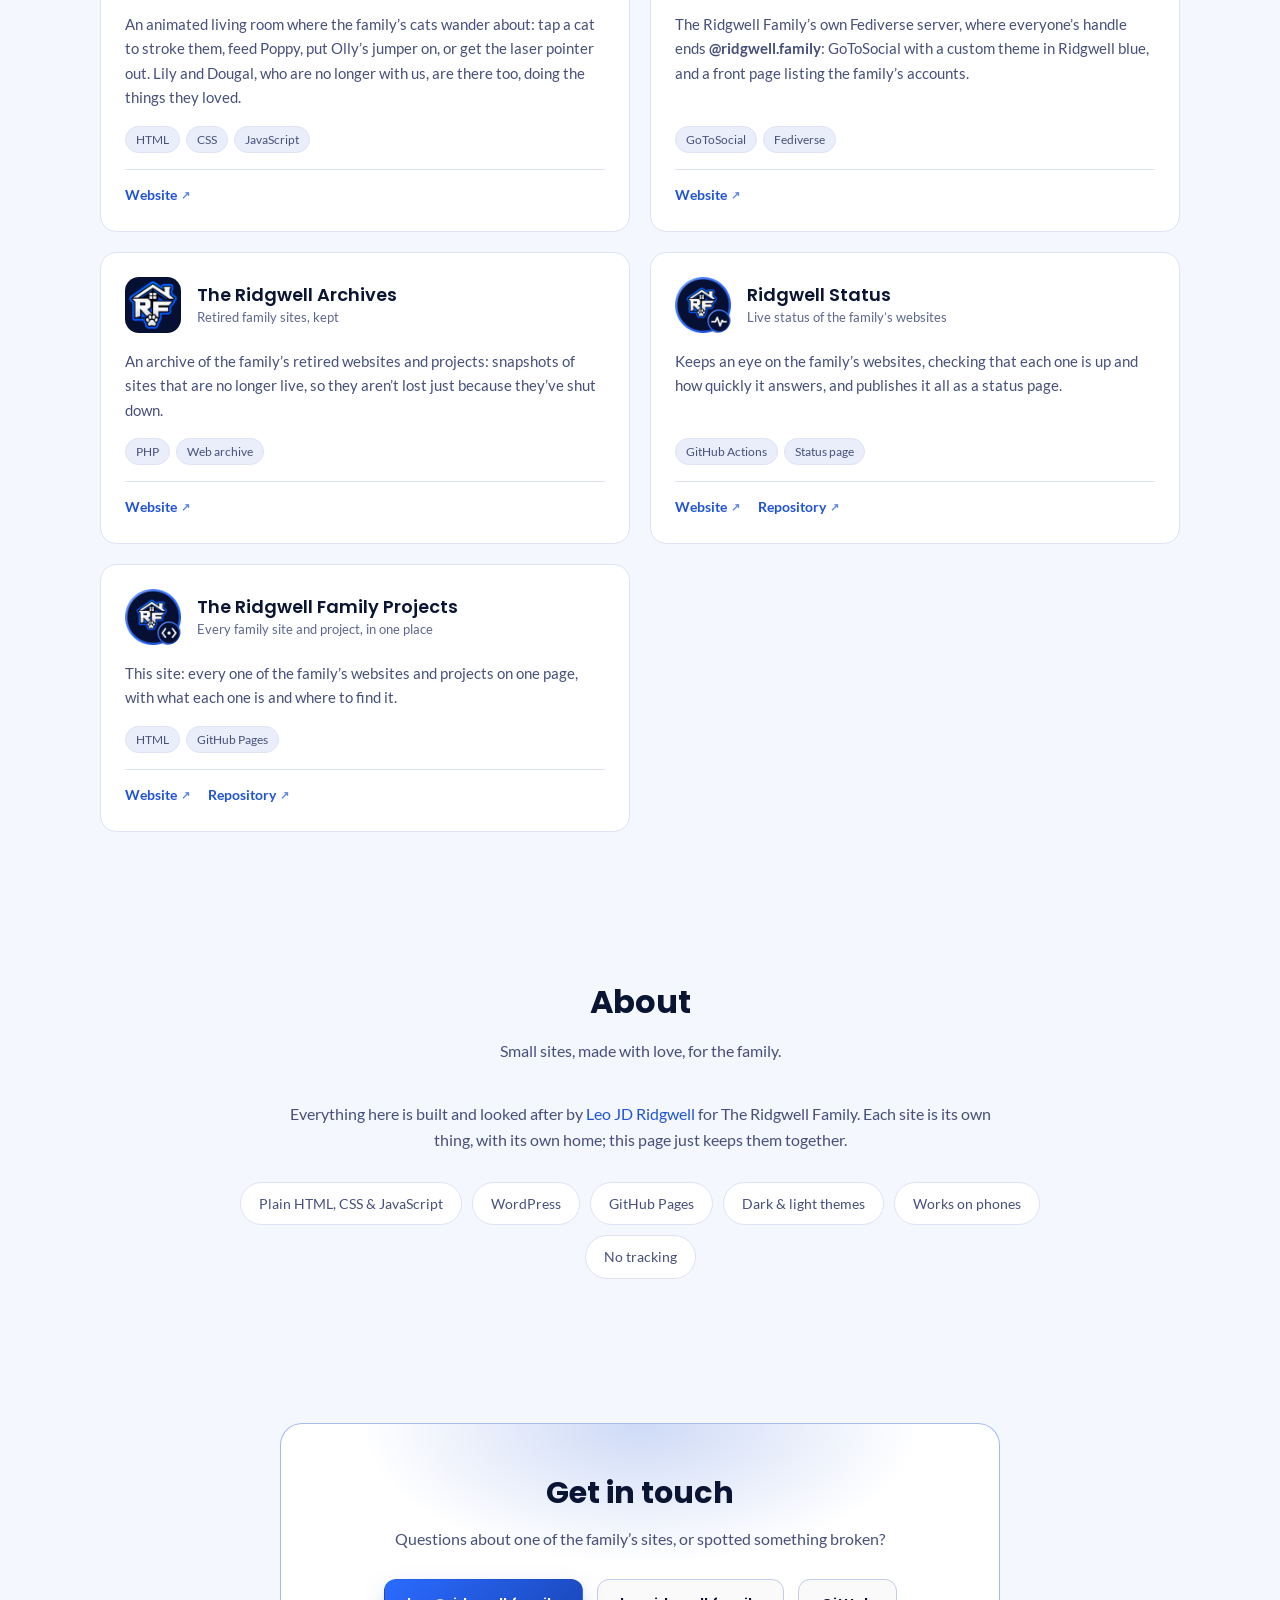
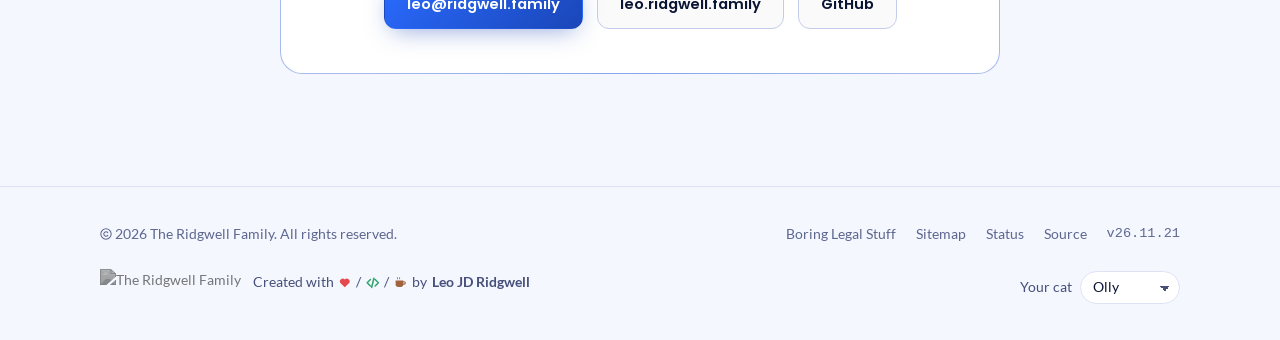
==== commit d42de04e: "Release v26.11.21 See CHANGELOG.md for details." ====
--- a/index.html
+++ b/index.html
@@ -148,7 +148,7 @@
           </div>
         </article>
 
-        <article data-state="development" class="project-card">
+        <article class="project-card">
           <div class="project-top">
             <img class="project-icon" src="/assets/img/projects/ridgwell-social-icon.png" width="56" height="56" alt="Ridgwell Social icon" loading="lazy">
             <div>
@@ -156,8 +156,7 @@
               <div class="project-tagline">The family&rsquo;s own corner of the Fediverse</div>
             </div>
           </div>
-          <span class="badge-status building"><i class="badge-ico" aria-hidden="true"></i>In development</span>
-          <p class="desc">The Ridgwell Family&rsquo;s own Fediverse server, where everyone&rsquo;s handle ends <strong>@ridgwell.family</strong>: GoToSocial with a custom Ridgwell Family theme in the warm cream and terracotta of the cats&rsquo; page.</p>
+          <p class="desc">The Ridgwell Family&rsquo;s own Fediverse server, where everyone&rsquo;s handle ends <strong>@ridgwell.family</strong>: GoToSocial with a custom theme in Ridgwell blue, and a front page listing the family&rsquo;s accounts.</p>
           <div class="stack">
             <span class="pill">GoToSocial</span>
             <span class="pill">Fediverse</span>
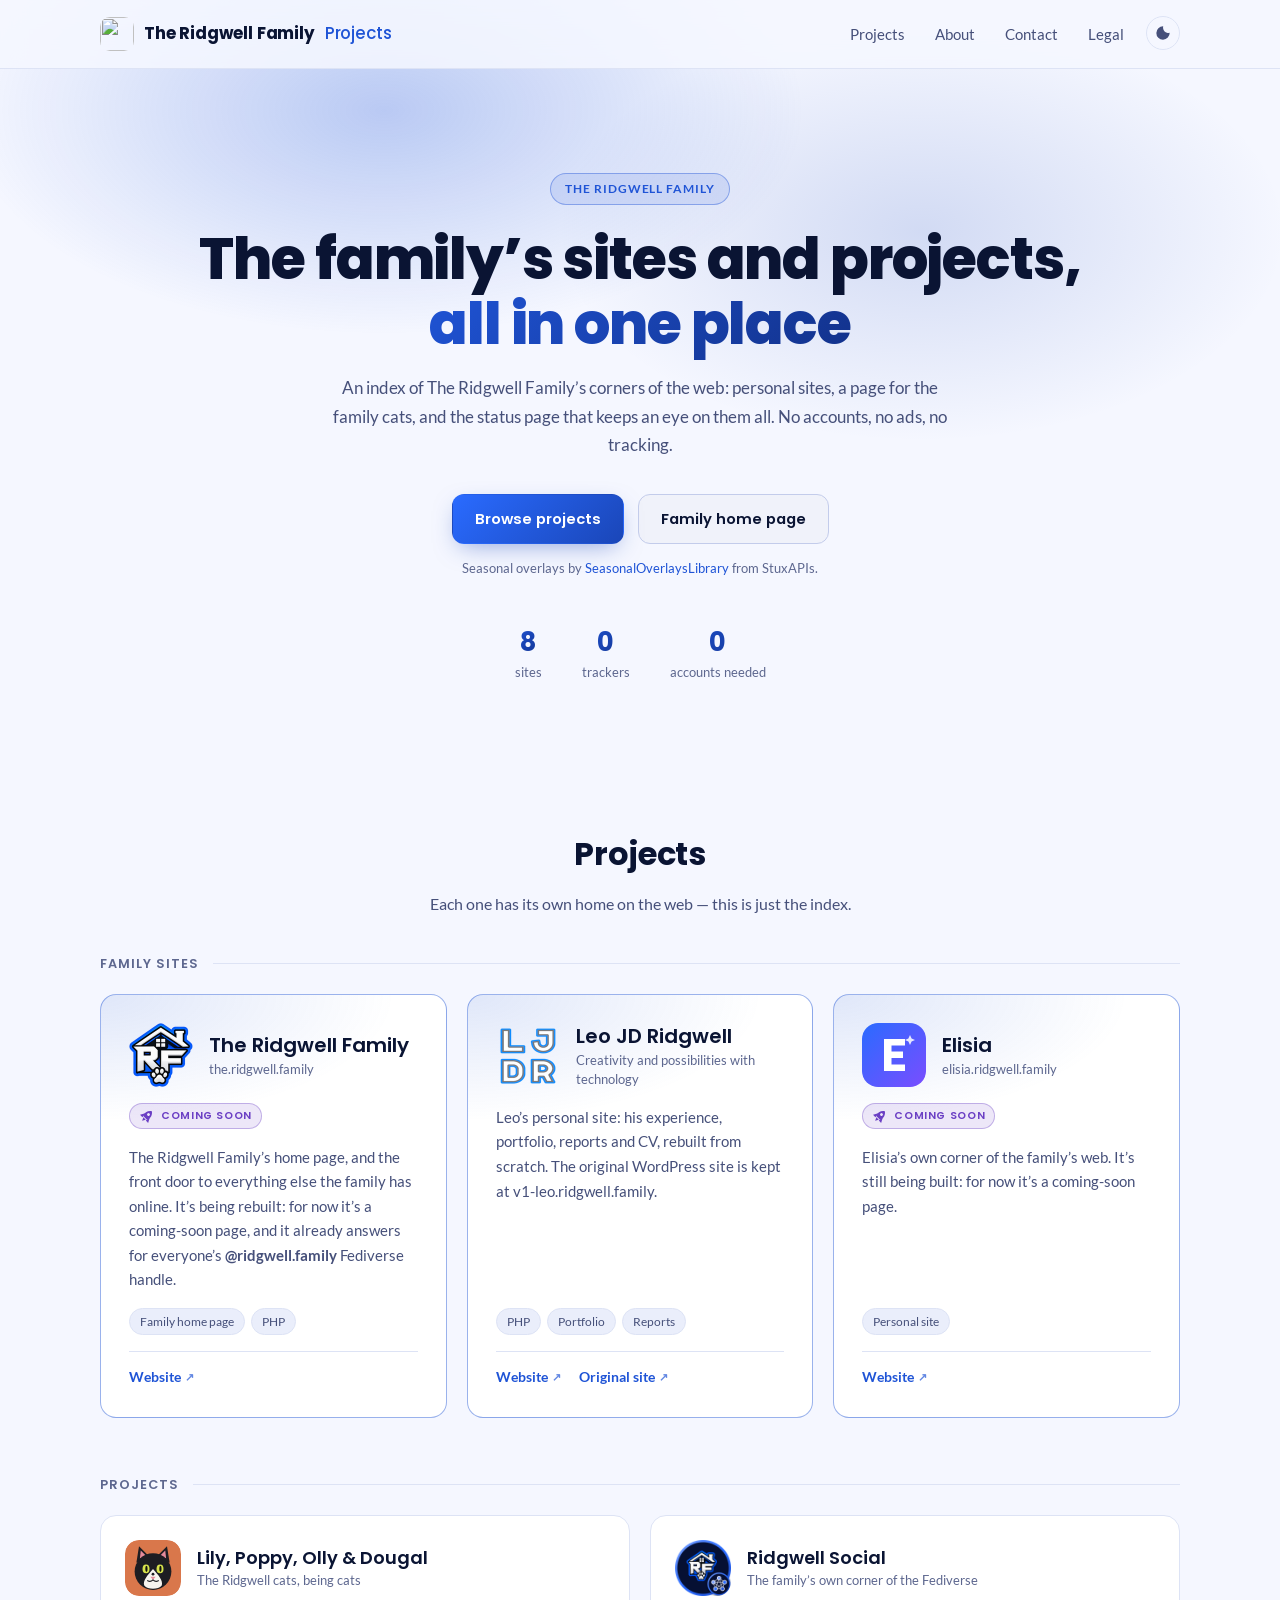
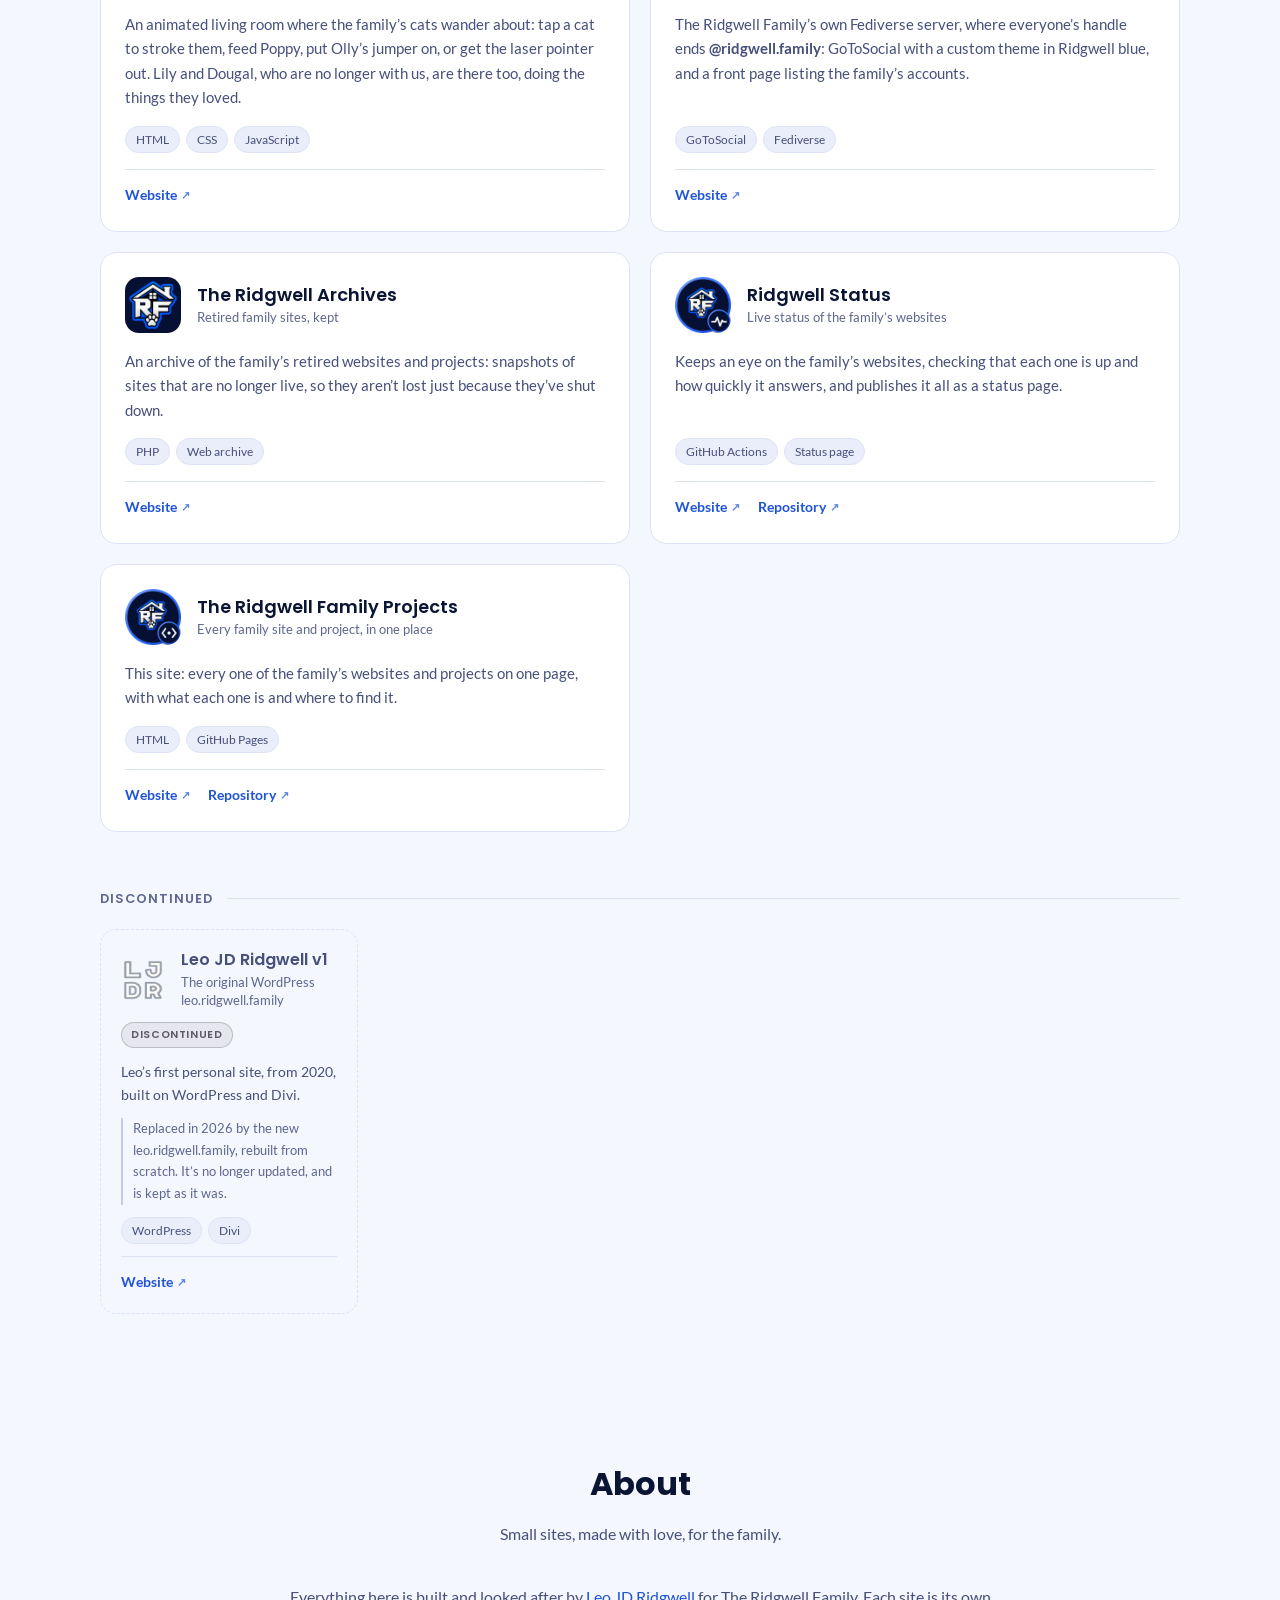
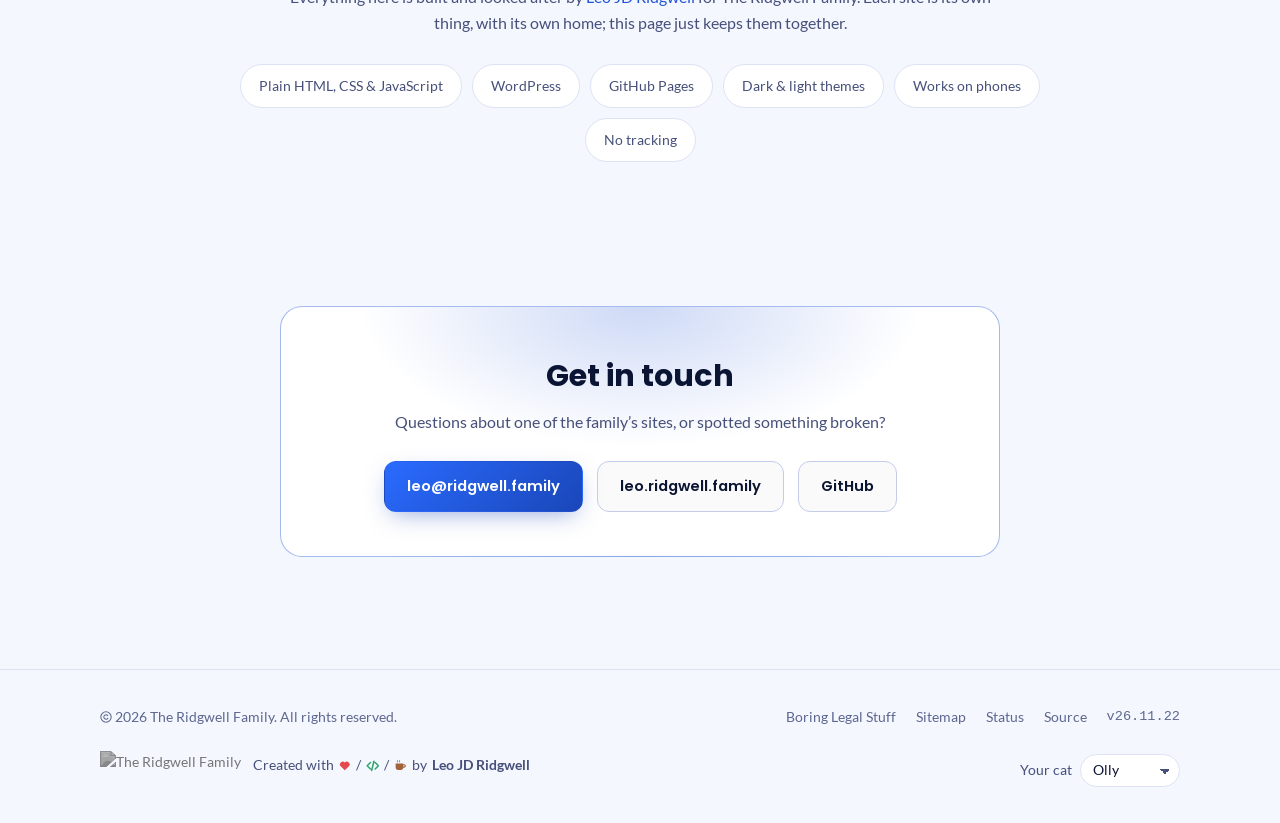
==== commit 92947a1b: "Release v26.11.22 See CHANGELOG.md for details." ====
--- a/index.html
+++ b/index.html
@@ -223,6 +223,31 @@
         </article>
 
       </div>
+
+      <h3 class="subhead">Discontinued</h3>
+      <div class="project-grid compact">
+
+        <article data-state="discontinued" class="project-card discontinued">
+          <div class="project-top">
+            <img class="project-icon" src="/assets/img/projects/leo.png" width="44" height="44" alt="Leo JD Ridgwell v1 icon" loading="lazy">
+            <div>
+              <h3>Leo JD Ridgwell v1</h3>
+              <div class="project-tagline">The original WordPress leo.ridgwell.family</div>
+            </div>
+          </div>
+          <span class="badge-status discontinued"><i class="badge-ico" aria-hidden="true"></i>Discontinued</span>
+          <p class="desc">Leo&rsquo;s first personal site, from 2020, built on WordPress and Divi.</p>
+          <p class="discontinued-note">Replaced in 2026 by the new leo.ridgwell.family, rebuilt from scratch. It&rsquo;s no longer updated, and is kept as it was.</p>
+          <div class="stack">
+            <span class="pill">WordPress</span>
+            <span class="pill">Divi</span>
+          </div>
+          <div class="project-links">
+            <a href="https://v1-leo.ridgwell.family" target="_blank" rel="noopener">Website</a>
+          </div>
+        </article>
+
+      </div>
     </div>
   </section>
 
